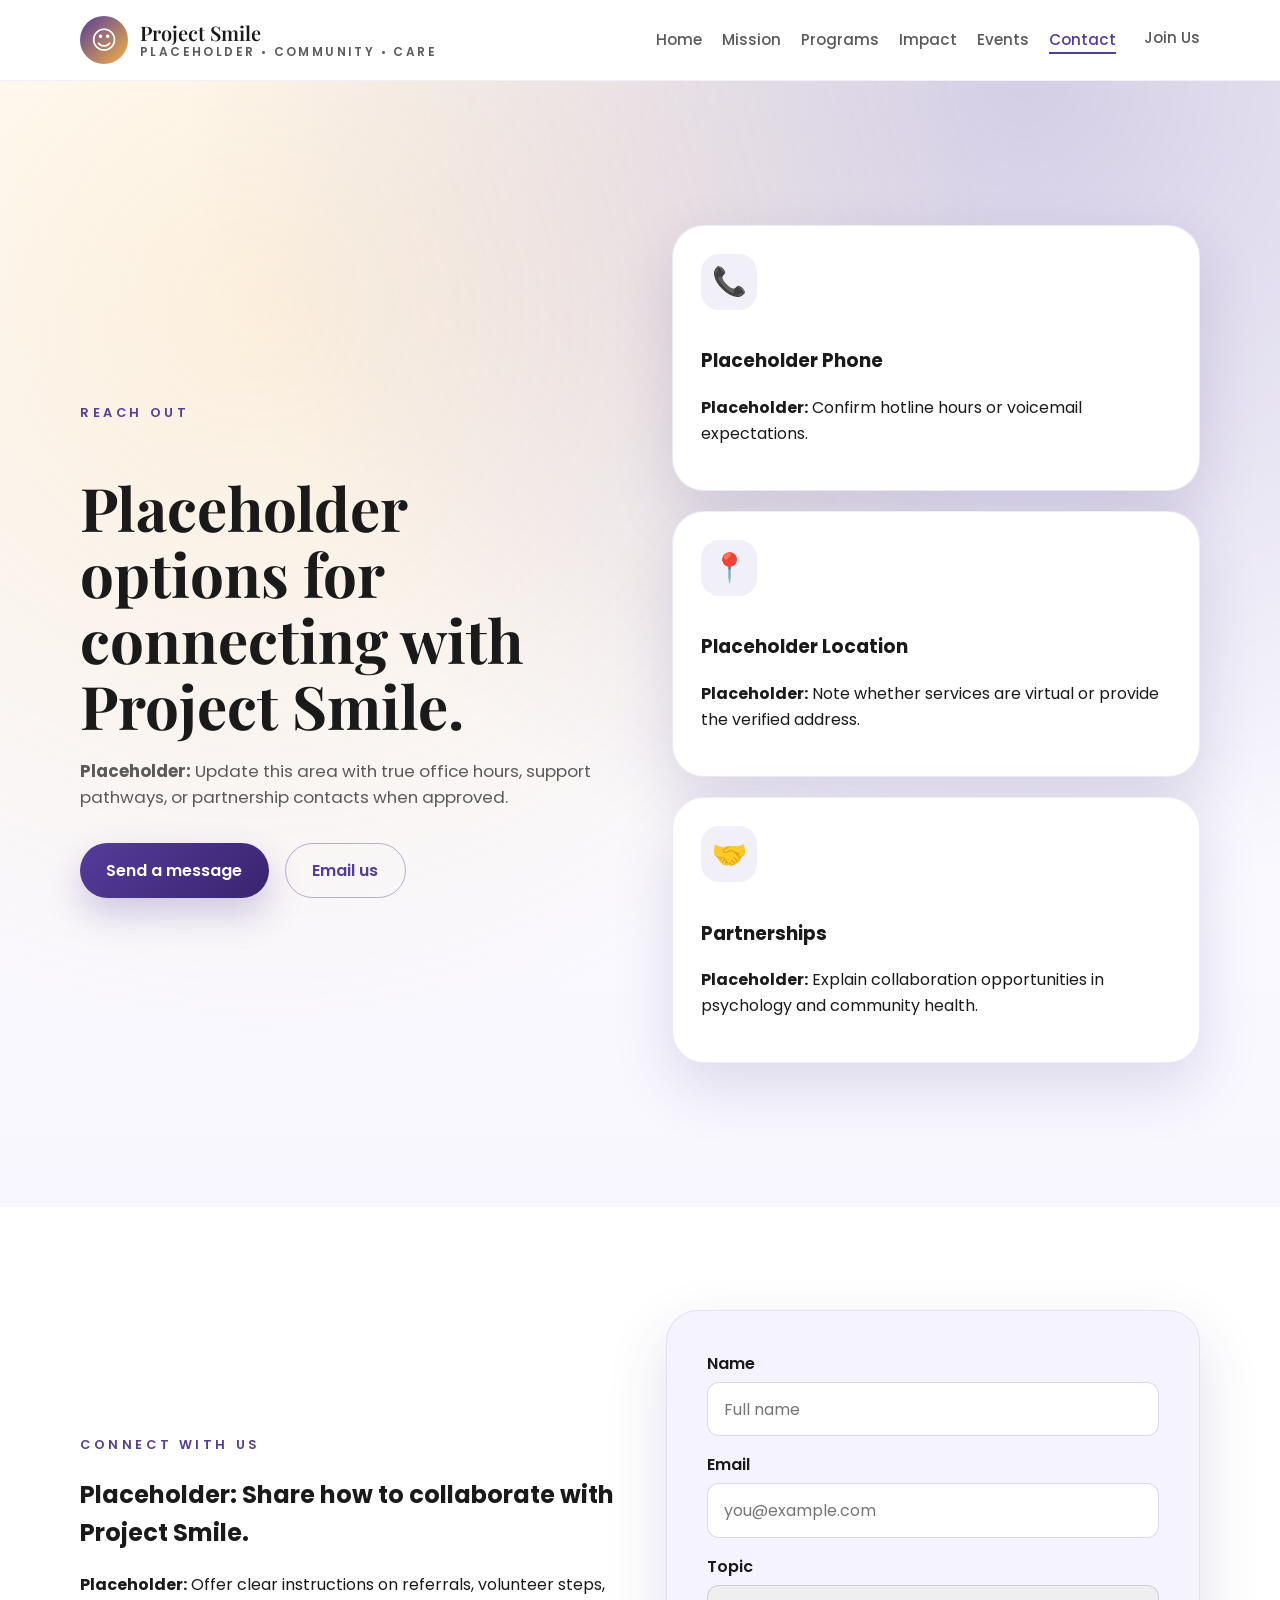
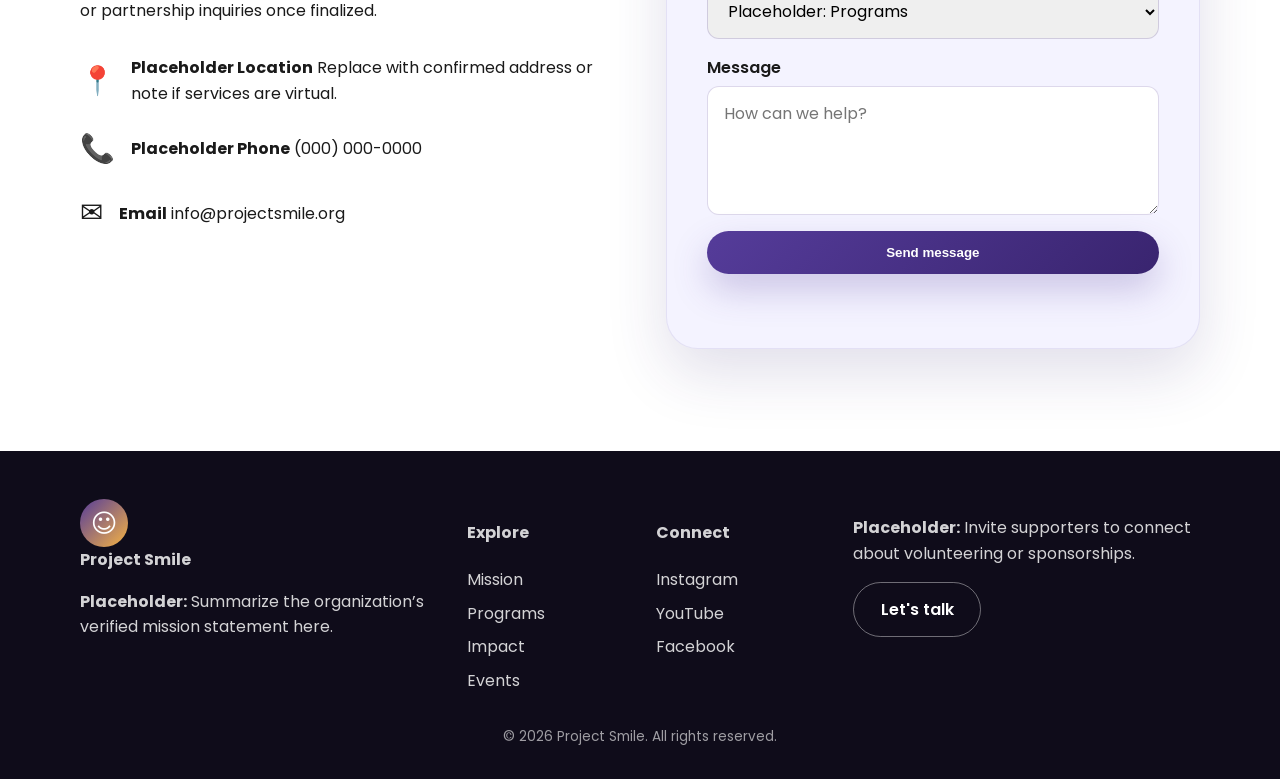
==== contact.html @ f9f1c3b4 "Add multi-page Project Smile layout" ====
<!DOCTYPE html>
<html lang="en">
  <head>
    <meta charset="utf-8" />
    <meta name="viewport" content="width=device-width, initial-scale=1" />
    <title>Project Smile | Contact</title>
    <meta
      name="description"
      content="Reach Project Smile with placeholder details for volunteer, partnership, and mental health support inquiries."
    />
    <link rel="preconnect" href="https://fonts.googleapis.com" />
    <link rel="preconnect" href="https://fonts.gstatic.com" crossorigin />
    <link
      href="https://fonts.googleapis.com/css2?family=Poppins:wght@300;400;500;600;700&family=Playfair+Display:wght@500;600;700&display=swap"
      rel="stylesheet"
    />
    <link rel="stylesheet" href="styles.css" />
  </head>
  <body data-page="contact">
    <a class="skip-link" href="#contact">Skip to main content</a>
    <header class="site-header" id="top">
      <div class="container header-inner">
        <div class="brand" aria-label="Project Smile home">
          <span class="brand-icon" aria-hidden="true">☺</span>
          <div class="brand-text">
            <span class="brand-title">Project Smile</span>
            <span class="brand-tagline">Placeholder • Community • Care</span>
          </div>
        </div>
        <button class="nav-toggle" aria-expanded="false" aria-controls="site-nav">
          <span class="sr-only">Toggle navigation</span>
          <span></span>
          <span></span>
          <span></span>
        </button>
        <nav id="site-nav" class="site-nav" aria-label="Primary">
          <ul>
            <li><a href="index.html" data-page="home">Home</a></li>
            <li><a href="mission.html" data-page="mission">Mission</a></li>
            <li><a href="programs.html" data-page="programs">Programs</a></li>
            <li><a href="impact.html" data-page="impact">Impact</a></li>
            <li><a href="events.html" data-page="events">Events</a></li>
            <li><a href="contact.html" data-page="contact">Contact</a></li>
          </ul>
          <a class="cta" href="contact.html">Join Us</a>
        </nav>
      </div>
    </header>

    <main>
      <section class="hero inner-hero" aria-labelledby="contact-hero-heading">
        <div class="container hero-inner">
          <div class="hero-copy" data-animate="fade-in">
            <p class="eyebrow">Reach out</p>
            <h1 id="contact-hero-heading">Placeholder options for connecting with Project Smile.</h1>
            <p>
              <strong>Placeholder:</strong> Update this area with true office hours, support pathways, or partnership contacts when
              approved.
            </p>
            <div class="hero-actions">
              <a class="btn primary" href="#contact">Send a message</a>
              <a class="btn ghost" href="mailto:info@projectsmile.org">Email us</a>
            </div>
          </div>
          <div class="hero-cards" aria-hidden="true">
            <article class="hero-card">
              <span class="card-icon">📞</span>
              <h3>Placeholder Phone</h3>
              <p><strong>Placeholder:</strong> Confirm hotline hours or voicemail expectations.</p>
            </article>
            <article class="hero-card">
              <span class="card-icon">📍</span>
              <h3>Placeholder Location</h3>
              <p><strong>Placeholder:</strong> Note whether services are virtual or provide the verified address.</p>
            </article>
            <article class="hero-card">
              <span class="card-icon">🤝</span>
              <h3>Partnerships</h3>
              <p><strong>Placeholder:</strong> Explain collaboration opportunities in psychology and community health.</p>
            </article>
          </div>
        </div>
      </section>

      <section id="contact" class="section contact" aria-labelledby="contact-heading">
        <div class="container split" data-animate="fade-in">
          <div>
            <p class="eyebrow">Connect with us</p>
            <h2 id="contact-heading">Placeholder: Share how to collaborate with Project Smile.</h2>
            <p>
              <strong>Placeholder:</strong> Offer clear instructions on referrals, volunteer steps, or partnership inquiries once
              finalized.
            </p>
            <ul class="contact-info">
              <li>
                <span class="contact-icon">📍</span>
                <div>
                  <strong>Placeholder Location</strong>
                  <span>Replace with confirmed address or note if services are virtual.</span>
                </div>
              </li>
              <li>
                <span class="contact-icon">📞</span>
                <div>
                  <strong>Placeholder Phone</strong>
                  <a href="tel:+10000000000">(000) 000-0000</a>
                </div>
              </li>
              <li>
                <span class="contact-icon">✉️</span>
                <div>
                  <strong>Email</strong>
                  <a href="mailto:info@projectsmile.org">info@projectsmile.org</a>
                </div>
              </li>
            </ul>
          </div>
          <form class="contact-form" aria-label="Send us a message">
            <div class="field-group">
              <label for="contact-name">Name</label>
              <input id="contact-name" name="name" type="text" placeholder="Full name" required />
            </div>
            <div class="field-group">
              <label for="contact-email">Email</label>
              <input id="contact-email" name="email" type="email" placeholder="you@example.com" required />
            </div>
            <div class="field-group">
              <label for="contact-topic">Topic</label>
              <select id="contact-topic" name="topic">
                <option value="programs">Placeholder: Programs</option>
                <option value="support">Placeholder: Support services</option>
                <option value="partnerships">Placeholder: Partnerships</option>
                <option value="press">Placeholder: Media inquiry</option>
              </select>
            </div>
            <div class="field-group">
              <label for="contact-message">Message</label>
              <textarea id="contact-message" name="message" rows="4" placeholder="How can we help?" required></textarea>
            </div>
            <button type="submit" class="btn primary full">Send message</button>
            <p class="form-feedback" role="status" aria-live="polite"></p>
          </form>
        </div>
      </section>
    </main>

    <footer class="site-footer">
      <div class="container footer-inner">
        <div class="footer-brand">
          <span class="brand-icon" aria-hidden="true">☺</span>
          <div>
            <strong>Project Smile</strong>
            <p><strong>Placeholder:</strong> Summarize the organization’s verified mission statement here.</p>
          </div>
        </div>
        <div class="footer-links">
          <div>
            <h4>Explore</h4>
            <ul>
              <li><a href="mission.html" data-page="mission">Mission</a></li>
              <li><a href="programs.html" data-page="programs">Programs</a></li>
              <li><a href="impact.html" data-page="impact">Impact</a></li>
              <li><a href="events.html" data-page="events">Events</a></li>
            </ul>
          </div>
          <div>
            <h4>Connect</h4>
            <ul>
              <li><a href="https://instagram.com" target="_blank" rel="noopener">Instagram</a></li>
              <li><a href="https://youtube.com" target="_blank" rel="noopener">YouTube</a></li>
              <li><a href="https://facebook.com" target="_blank" rel="noopener">Facebook</a></li>
            </ul>
          </div>
        </div>
        <div class="footer-cta">
          <p><strong>Placeholder:</strong> Invite supporters to connect about volunteering or sponsorships.</p>
          <a class="btn ghost" href="contact.html">Let's talk</a>
        </div>
      </div>
      <p class="footer-copy">© <span id="year"></span> Project Smile. All rights reserved.</p>
    </footer>

    <script src="script.js"></script>
  </body>
</html>
---- styles.css ----
:root {
  --bg: #ffffff;
  --text: #1a1a1a;
  --muted: #5a5a5a;
  --primary: #553c9a;
  --primary-dark: #39246f;
  --secondary: #f6b343;
  --accent: #ff8a80;
  --surface: #f4f3ff;
  --shadow: 0 24px 60px rgba(56, 41, 112, 0.15);
  --radius-lg: 32px;
  --radius-md: 20px;
  --radius-sm: 12px;
}

* {
  box-sizing: border-box;
}

body {
  margin: 0;
  font-family: 'Poppins', system-ui, -apple-system, BlinkMacSystemFont, 'Segoe UI', sans-serif;
  color: var(--text);
  background: var(--bg);
  line-height: 1.6;
}

img {
  max-width: 100%;
  display: block;
}

a {
  color: inherit;
  text-decoration: none;
}

a:hover,
a:focus {
  text-decoration: underline;
}

.container {
  width: min(1120px, calc(100% - 3rem));
  margin: 0 auto;
}

.section {
  padding: clamp(4rem, 8vw, 6.5rem) 0;
}

.skip-link {
  position: absolute;
  top: -80px;
  left: 1rem;
  background: var(--primary);
  color: #fff;
  padding: 0.75rem 1rem;
  border-radius: var(--radius-sm);
  transition: top 0.3s ease;
  z-index: 100;
}

.skip-link:focus {
  top: 1rem;
}

.site-header {
  position: sticky;
  top: 0;
  z-index: 99;
  background: rgba(255, 255, 255, 0.9);
  backdrop-filter: blur(18px);
  border-bottom: 1px solid rgba(85, 60, 154, 0.08);
}

.header-inner {
  display: flex;
  align-items: center;
  justify-content: space-between;
  padding: 1rem 0;
  gap: 1.5rem;
}

.brand {
  display: flex;
  align-items: center;
  gap: 0.75rem;
  font-weight: 600;
}

.brand-icon {
  display: inline-flex;
  align-items: center;
  justify-content: center;
  width: 48px;
  height: 48px;
  border-radius: 50%;
  background: linear-gradient(135deg, var(--primary), var(--secondary));
  color: #fff;
  font-size: 1.6rem;
}

.brand-text {
  display: flex;
  flex-direction: column;
  line-height: 1.2;
}

.brand-title {
  font-family: 'Playfair Display', Georgia, serif;
  font-size: 1.25rem;
}

.brand-tagline {
  font-size: 0.75rem;
  text-transform: uppercase;
  letter-spacing: 0.2em;
  color: var(--muted);
}

.site-nav {
  display: flex;
  align-items: center;
  gap: 1.75rem;
  font-size: 0.95rem;
}

.site-nav ul {
  display: flex;
  gap: 1.25rem;
  padding: 0;
  margin: 0;
  list-style: none;
}

.site-nav a {
  color: var(--muted);
  font-weight: 500;
  position: relative;
  padding-bottom: 0.25rem;
  transition: color 0.3s ease;
}

.site-nav a::after {
  content: '';
  position: absolute;
  left: 0;
  bottom: 0;
  width: 100%;
  height: 2px;
  transform: scaleX(0);
  transform-origin: left;
  background: var(--primary);
  transition: transform 0.3s ease;
}

.site-nav a:hover::after,
.site-nav a:focus::after,
.site-nav a.active::after,
.site-nav a.current::after {
  transform: scaleX(1);
}

.site-nav a:hover,
.site-nav a:focus,
.site-nav a.active,
.site-nav a.current {
  color: var(--primary);
}

.nav-toggle {
  display: none;
  width: 48px;
  height: 48px;
  border: none;
  background: rgba(85, 60, 154, 0.07);
  border-radius: 50%;
  padding: 0.75rem;
  cursor: pointer;
}

.nav-toggle span {
  display: block;
  width: 100%;
  height: 2px;
  background: var(--primary);
  border-radius: 999px;
  position: relative;
}

.nav-toggle span + span {
  margin-top: 0.35rem;
}

.hero {
  padding: clamp(5rem, 12vw, 9rem) 0;
  background: radial-gradient(circle at 20% 20%, rgba(246, 179, 67, 0.18), transparent 55%),
    radial-gradient(circle at 80% 0%, rgba(85, 60, 154, 0.25), transparent 55%),
    linear-gradient(180deg, #fff 0%, #f8f7ff 100%);
}

.hero-inner {
  display: grid;
  grid-template-columns: repeat(2, minmax(0, 1fr));
  gap: clamp(2rem, 5vw, 4rem);
  align-items: center;
}

.hero-copy h1 {
  font-family: 'Playfair Display', Georgia, serif;
  font-size: clamp(2.5rem, 5vw, 3.75rem);
  line-height: 1.1;
  margin-bottom: 1.25rem;
}

.hero-copy p {
  font-size: 1.05rem;
  color: var(--muted);
}

.hero .eyebrow,
.section .eyebrow {
  font-size: 0.8rem;
  text-transform: uppercase;
  letter-spacing: 0.28em;
  font-weight: 600;
  color: var(--primary);
  margin-bottom: 1rem;
}

.hero-actions {
  display: flex;
  gap: 1rem;
  margin-top: 2rem;
}

.btn {
  display: inline-flex;
  align-items: center;
  justify-content: center;
  padding: 0.85rem 1.65rem;
  border-radius: 999px;
  border: none;
  font-weight: 600;
  cursor: pointer;
  transition: transform 0.25s ease, box-shadow 0.25s ease;
}

.btn.primary {
  background: linear-gradient(135deg, var(--primary), var(--primary-dark));
  color: #fff;
  box-shadow: 0 16px 35px rgba(85, 60, 154, 0.25);
}

.btn.ghost {
  background: transparent;
  color: var(--primary);
  border: 1px solid rgba(85, 60, 154, 0.4);
}

.btn.full {
  width: 100%;
}

.btn:hover,
.btn:focus {
  transform: translateY(-2px);
  box-shadow: 0 20px 40px rgba(85, 60, 154, 0.2);
}

.hero-cards {
  display: grid;
  gap: 1.25rem;
}

.hero-card {
  background: #fff;
  padding: 1.75rem;
  border-radius: var(--radius-lg);
  box-shadow: var(--shadow);
  border: 1px solid rgba(85, 60, 154, 0.1);
  position: relative;
  overflow: hidden;
  transition: transform 0.3s ease;
}

.hero-card::before {
  content: '';
  position: absolute;
  inset: 0;
  background: linear-gradient(135deg, rgba(85, 60, 154, 0.05), rgba(246, 179, 67, 0.08));
  opacity: 0;
  transition: opacity 0.3s ease;
}

.hero-card:hover {
  transform: translateY(-6px);
}

.hero-card:hover::before {
  opacity: 1;
}

.card-icon {
  display: inline-flex;
  align-items: center;
  justify-content: center;
  width: 56px;
  height: 56px;
  border-radius: 18px;
  background: rgba(85, 60, 154, 0.08);
  font-size: 1.75rem;
  margin-bottom: 1.1rem;
}

.split {
  display: grid;
  gap: clamp(2rem, 4vw, 3.5rem);
  grid-template-columns: repeat(2, minmax(0, 1fr));
  align-items: center;
}

.mission {
  background: #fff;
}

.mission p {
  color: var(--muted);
}

.values {
  display: grid;
  grid-template-columns: repeat(3, minmax(0, 1fr));
  gap: 1.25rem;
  margin-top: 2rem;
}

.values article {
  background: var(--surface);
  padding: 1.5rem;
  border-radius: var(--radius-md);
  border: 1px solid rgba(85, 60, 154, 0.1);
}

.mission-panel {
  display: grid;
  gap: 1.25rem;
}

.mission-image {
  width: 100%;
  aspect-ratio: 4 / 5;
  border-radius: var(--radius-lg);
  background: linear-gradient(135deg, rgba(85, 60, 154, 0.55), rgba(255, 138, 128, 0.55)),
    url('https://images.unsplash.com/photo-1520854221050-0f4caff449fb?auto=format&fit=crop&w=900&q=80') center/cover;
  box-shadow: var(--shadow);
}

.mission-highlight {
  background: #fff;
  padding: 1.75rem;
  border-radius: var(--radius-md);
  border-left: 4px solid var(--secondary);
  box-shadow: 0 12px 30px rgba(85, 60, 154, 0.12);
}

.programs {
  background: #f9f8ff;
  text-align: center;
}

.programs h2 {
  max-width: 520px;
  margin: 0 auto 2.5rem;
  font-family: 'Playfair Display', Georgia, serif;
  font-size: clamp(2rem, 4vw, 3rem);
}

.program-grid {
  display: grid;
  grid-template-columns: repeat(3, minmax(0, 1fr));
  gap: 1.5rem;
}

.program-card {
  background: #fff;
  border-radius: var(--radius-md);
  padding: 2rem 1.75rem;
  border: 1px solid rgba(85, 60, 154, 0.1);
  text-align: left;
  display: grid;
  gap: 1rem;
  box-shadow: var(--shadow);
}

.program-card h3 {
  font-size: 1.35rem;
  color: var(--primary);
}

.program-card ul {
  padding-left: 1.1rem;
  margin: 0;
  color: var(--muted);
}

.impact {
  background: #fff;
}

.impact-header {
  text-align: center;
  max-width: 640px;
  margin: 0 auto 3rem;
}

.impact-header h2 {
  font-family: 'Playfair Display', Georgia, serif;
  font-size: clamp(2.1rem, 4vw, 3.2rem);
}

.impact-stats {
  display: grid;
  grid-template-columns: repeat(4, minmax(0, 1fr));
  gap: 1.5rem;
}

.impact-stats article {
  background: var(--surface);
  padding: 2rem 1.5rem;
  border-radius: var(--radius-md);
  text-align: center;
  border: 1px solid rgba(85, 60, 154, 0.1);
  box-shadow: 0 10px 24px rgba(85, 60, 154, 0.12);
}

.stat {
  display: block;
  font-family: 'Playfair Display', Georgia, serif;
  font-size: clamp(2rem, 5vw, 3.4rem);
  color: var(--primary);
  margin-bottom: 0.5rem;
}

.events {
  background: #f9f8ff;
}

.events-header {
  display: flex;
  align-items: center;
  justify-content: space-between;
  gap: 1.5rem;
}

.events-header h2 {
  font-family: 'Playfair Display', Georgia, serif;
  margin: 0;
}

.event-list {
  display: grid;
  gap: 1rem;
  margin-top: 2rem;
}

.event-card {
  display: grid;
  grid-template-columns: auto 1fr;
  gap: 1.5rem;
  align-items: center;
  padding: 1.5rem 2rem;
  background: #fff;
  border-radius: var(--radius-md);
  border: 1px solid rgba(85, 60, 154, 0.1);
  box-shadow: var(--shadow);
}

.event-card time {
  display: inline-flex;
  width: 88px;
  height: 88px;
  align-items: center;
  justify-content: center;
  border-radius: 24px;
  background: rgba(85, 60, 154, 0.12);
  color: var(--primary);
  font-weight: 700;
  font-size: 1.1rem;
  text-transform: uppercase;
  letter-spacing: 0.08em;
}

.testimonials {
  background: linear-gradient(135deg, rgba(85, 60, 154, 0.08), rgba(255, 138, 128, 0.12));
}

.testimonial-grid {
  display: grid;
  grid-template-columns: repeat(3, minmax(0, 1fr));
  gap: 1.5rem;
  margin-top: 2.5rem;
}

.testimonial-grid figure {
  background: #fff;
  padding: 2rem;
  border-radius: var(--radius-md);
  border: 1px solid rgba(85, 60, 154, 0.1);
  box-shadow: var(--shadow);
  display: grid;
  gap: 1.5rem;
}

.testimonial-grid blockquote {
  margin: 0;
  font-size: 1.05rem;
  color: var(--muted);
  font-style: italic;
}

.testimonial-grid figcaption {
  display: grid;
  gap: 0.25rem;
  font-size: 0.9rem;
}

.newsletter {
  background: var(--primary);
  color: #fff;
}

.newsletter-inner {
  display: flex;
  align-items: center;
  justify-content: space-between;
  gap: 2.5rem;
}

.newsletter-form {
  display: flex;
  gap: 1rem;
  align-items: center;
  flex-wrap: wrap;
}

.newsletter-form input {
  flex: 1 1 240px;
  min-height: 3.25rem;
  border-radius: 999px;
  border: none;
  padding: 0 1.25rem;
  font-size: 1rem;
}

.newsletter-form .btn {
  white-space: nowrap;
}

.newsletter .form-feedback {
  flex-basis: 100%;
  font-size: 0.9rem;
  margin: 0;
}

.contact {
  background: #fff;
}

.contact-info {
  list-style: none;
  padding: 0;
  margin: 2rem 0 0;
  display: grid;
  gap: 1.25rem;
}

.contact-info li {
  display: grid;
  grid-template-columns: auto 1fr;
  gap: 1rem;
  align-items: center;
}

.contact-icon {
  font-size: 1.75rem;
}

.contact-form {
  background: var(--surface);
  padding: clamp(1.75rem, 4vw, 2.5rem);
  border-radius: var(--radius-lg);
  display: grid;
  gap: 1rem;
  border: 1px solid rgba(85, 60, 154, 0.1);
  box-shadow: var(--shadow);
}

.contact-form .form-feedback {
  margin: 0;
  font-size: 0.95rem;
  min-height: 1.2em;
}

.field-group {
  display: grid;
  gap: 0.35rem;
}

.field-group label {
  font-weight: 600;
}

.field-group input,
.field-group select,
.field-group textarea {
  padding: 0.85rem 1rem;
  border-radius: var(--radius-sm);
  border: 1px solid rgba(85, 60, 154, 0.2);
  font-size: 1rem;
  font-family: inherit;
}

.field-group input:focus,
.field-group select:focus,
.field-group textarea:focus {
  outline: 2px solid rgba(85, 60, 154, 0.35);
}

.site-footer {
  background: #0f0c1a;
  color: rgba(255, 255, 255, 0.82);
  padding: 3rem 0 2rem;
}

.footer-inner {
  display: grid;
  grid-template-columns: repeat(3, minmax(0, 1fr));
  gap: 2.5rem;
  margin-bottom: 2rem;
}

.footer-links {
  display: grid;
  grid-template-columns: repeat(2, minmax(0, 1fr));
  gap: 2rem;
}

.footer-links ul {
  list-style: none;
  padding: 0;
  margin: 0;
  display: grid;
  gap: 0.5rem;
}

.footer-links a {
  color: rgba(255, 255, 255, 0.82);
  transition: color 0.3s ease;
}

.footer-links a:hover,
.footer-links a:focus {
  color: #fff;
}

.footer-cta .btn {
  border-color: rgba(255, 255, 255, 0.4);
  color: #fff;
}

.footer-copy {
  text-align: center;
  margin: 0;
  font-size: 0.85rem;
  color: rgba(255, 255, 255, 0.6);
}

.sr-only {
  position: absolute;
  width: 1px;
  height: 1px;
  padding: 0;
  margin: -1px;
  overflow: hidden;
  clip: rect(0, 0, 0, 0);
  white-space: nowrap;
  border: 0;
}

[data-animate='fade-in'] {
  opacity: 0;
  transform: translateY(24px);
  transition: opacity 0.6s ease, transform 0.6s ease;
}

[data-animate='fade-in'].visible {
  opacity: 1;
  transform: translateY(0);
}

@media (max-width: 900px) {
  .hero-inner,
  .split {
    grid-template-columns: 1fr;
  }

  .mission-panel {
    order: -1;
  }

  .values {
    grid-template-columns: repeat(2, minmax(0, 1fr));
  }

  .program-grid {
    grid-template-columns: repeat(2, minmax(0, 1fr));
  }

  .impact-stats {
    grid-template-columns: repeat(2, minmax(0, 1fr));
  }

  .testimonial-grid {
    grid-template-columns: repeat(2, minmax(0, 1fr));
  }

  .newsletter-inner {
    flex-direction: column;
    align-items: stretch;
  }

  .events-header {
    flex-direction: column;
    align-items: flex-start;
  }

  .footer-inner {
    grid-template-columns: 1fr 1fr;
  }
}

@media (max-width: 700px) {
  .site-nav {
    position: absolute;
    inset: calc(100% + 1rem) 1.5rem auto;
    flex-direction: column;
    align-items: stretch;
    gap: 1rem;
    padding: 1.5rem;
    background: #fff;
    border-radius: var(--radius-md);
    box-shadow: var(--shadow);
    border: 1px solid rgba(85, 60, 154, 0.08);
    opacity: 0;
    pointer-events: none;
    transform: translateY(-10px);
    transition: opacity 0.3s ease, transform 0.3s ease;
  }

  .site-nav.open {
    opacity: 1;
    pointer-events: auto;
    transform: translateY(0);
  }

  .site-nav ul {
    flex-direction: column;
  }

  .site-nav .cta {
    align-self: flex-start;
  }

  .nav-toggle {
    display: inline-flex;
    align-items: center;
    justify-content: center;
    gap: 0.35rem;
  }

  .nav-toggle[aria-expanded='true'] span:nth-child(1) {
    transform: translateY(6px) rotate(45deg);
  }

  .nav-toggle[aria-expanded='true'] span:nth-child(2) {
    opacity: 0;
  }

  .nav-toggle[aria-expanded='true'] span:nth-child(3) {
    transform: translateY(-6px) rotate(-45deg);
  }

  .hero-actions {
    flex-direction: column;
    align-items: stretch;
  }

  .values,
  .program-grid,
  .impact-stats,
  .testimonial-grid {
    grid-template-columns: 1fr;
  }

  .event-card {
    grid-template-columns: 1fr;
    text-align: center;
  }

  .event-card time {
    justify-self: center;
  }

  .footer-inner {
    grid-template-columns: 1fr;
  }
}
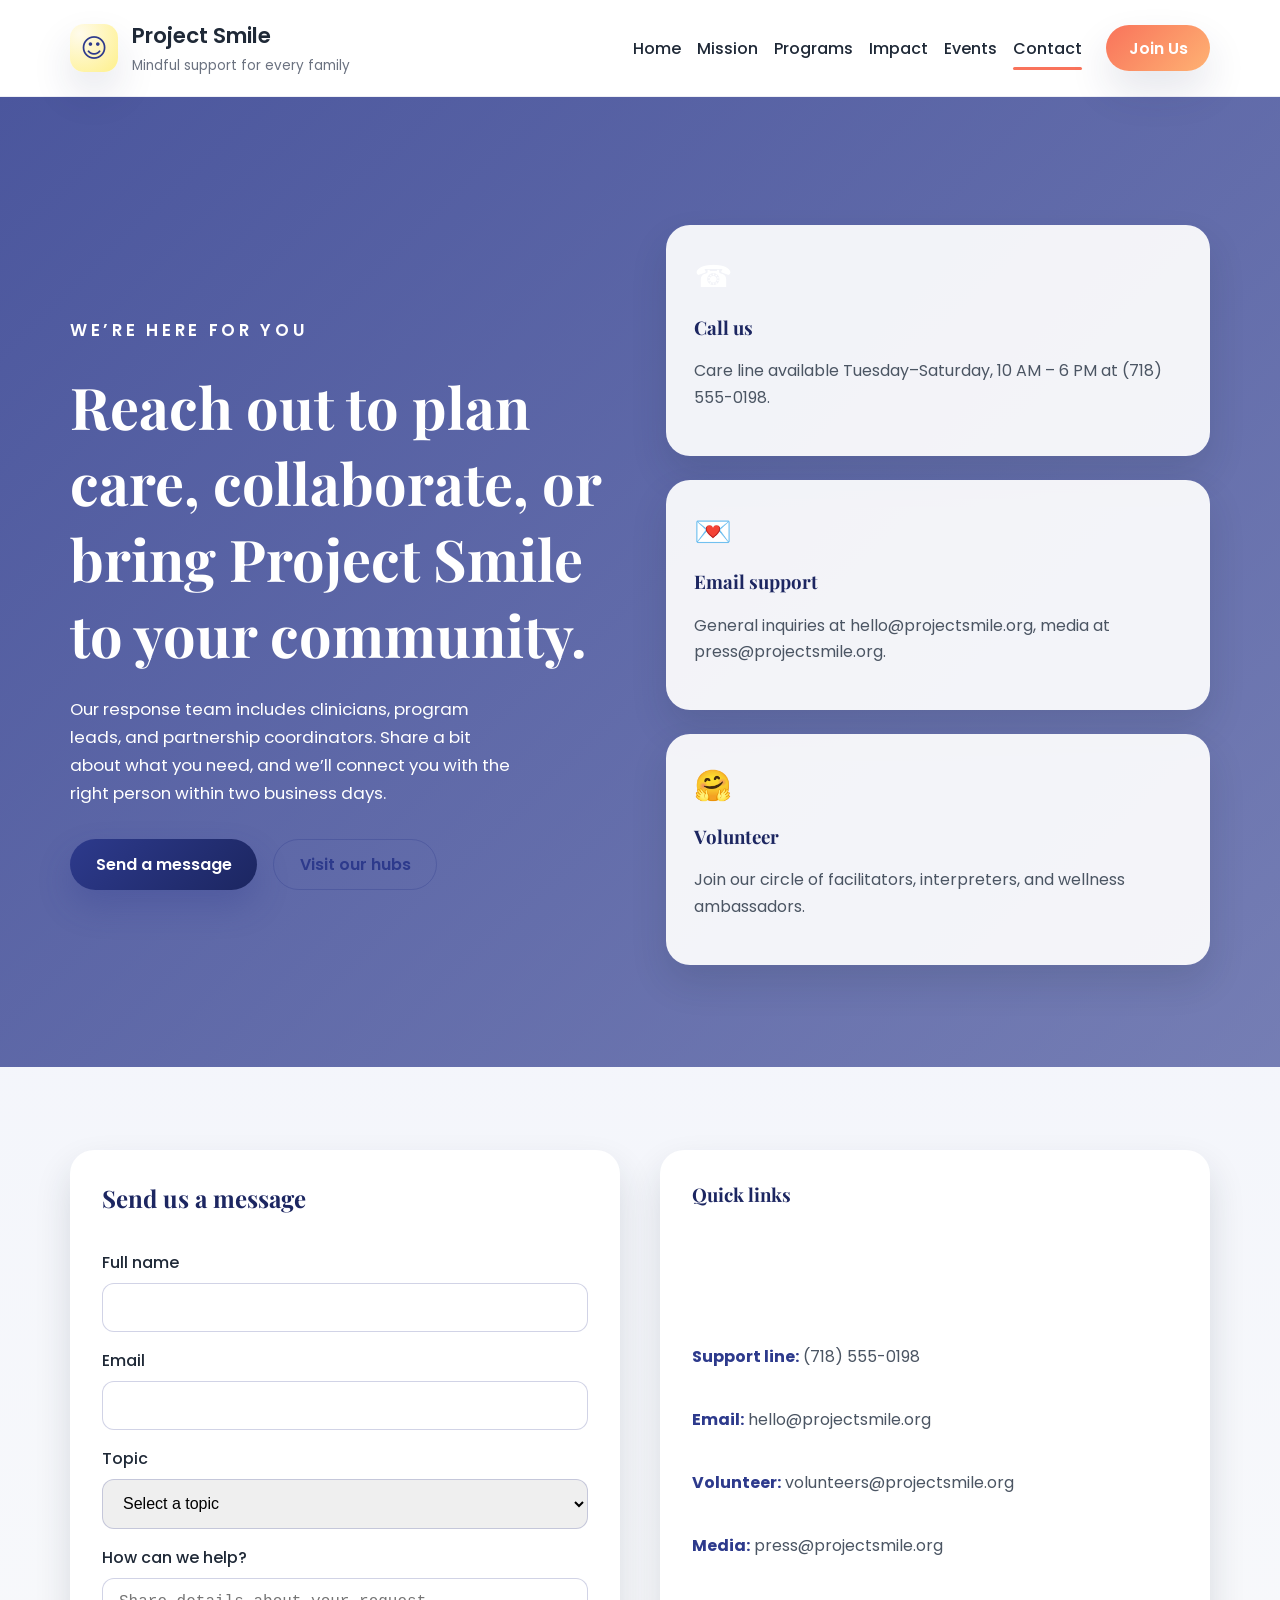
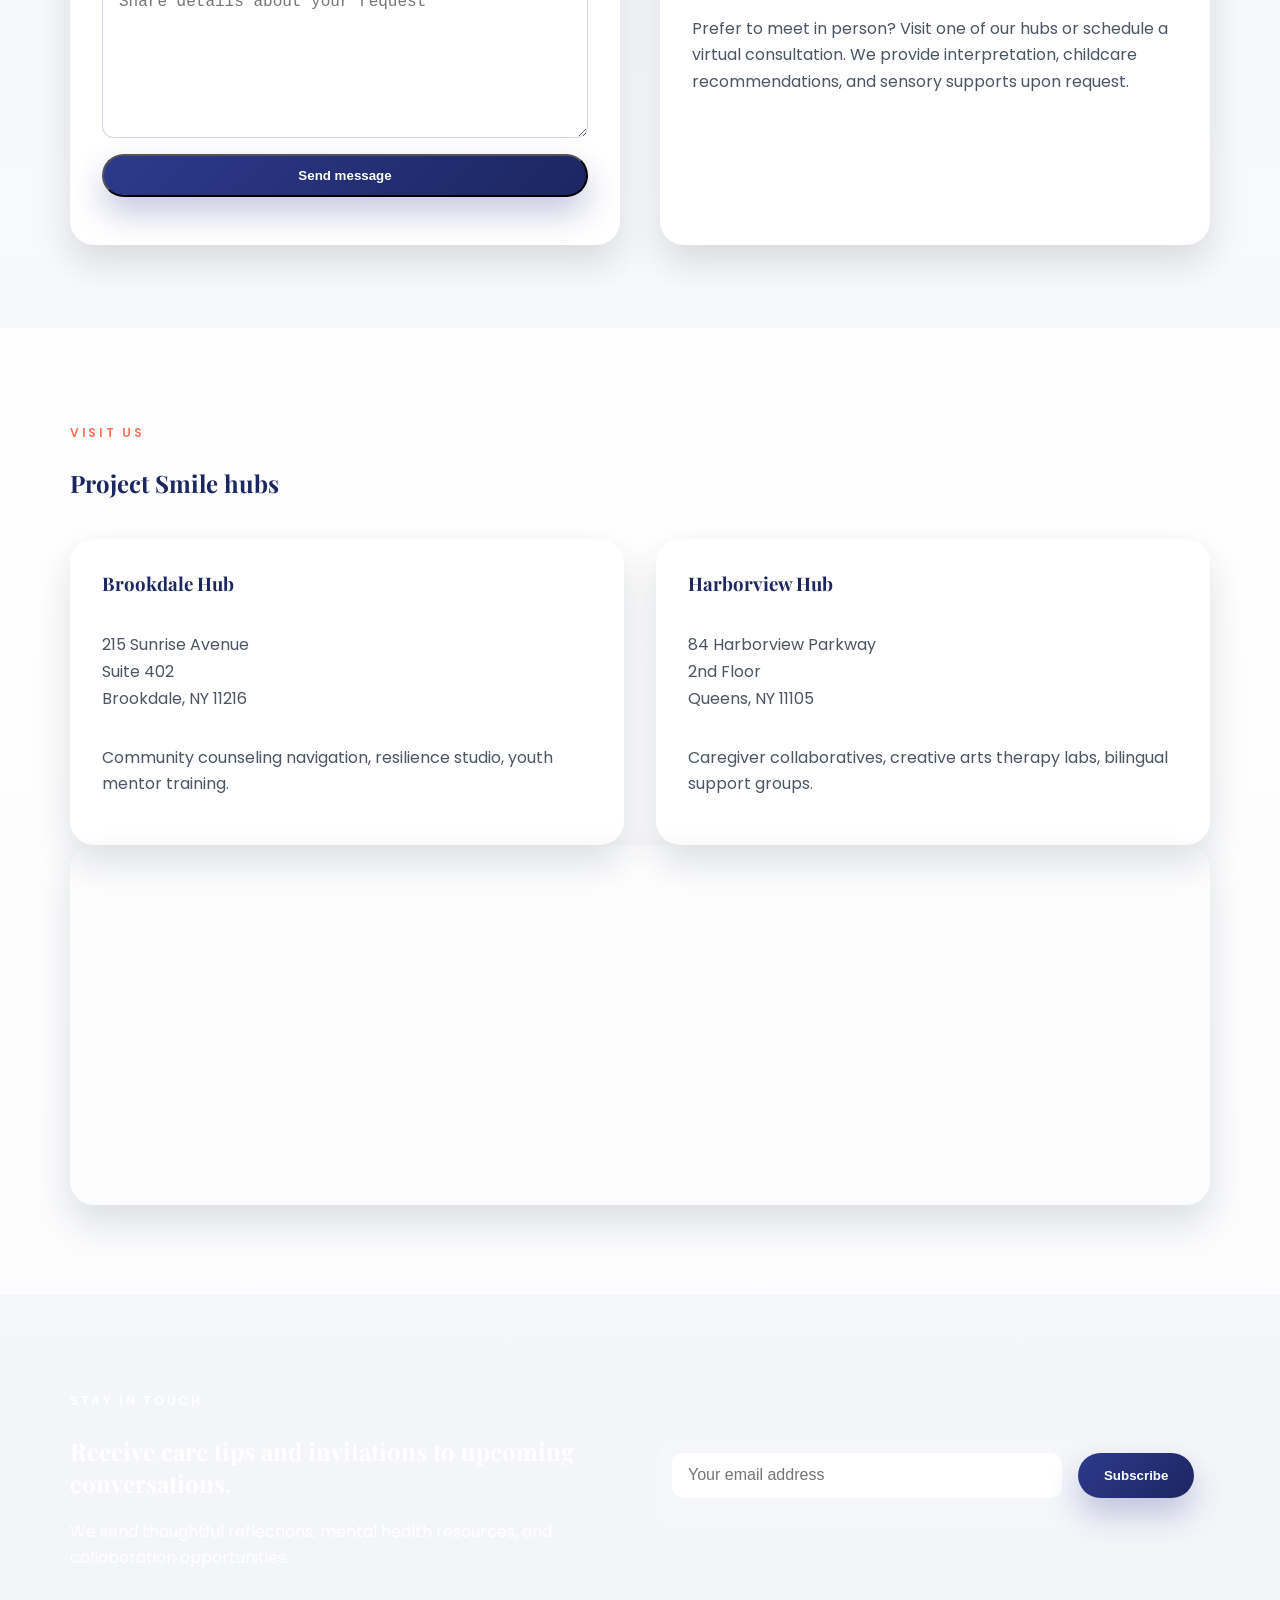
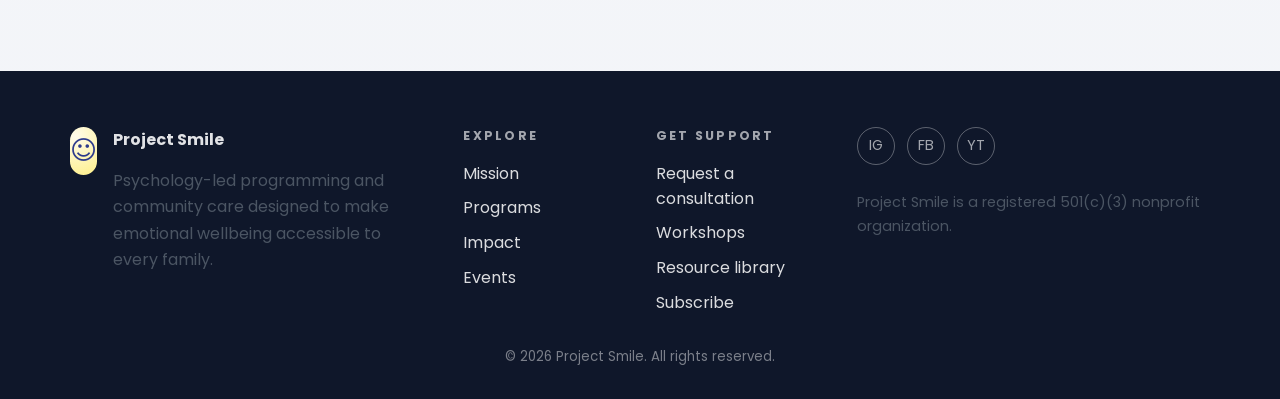
==== commit 1385809c: "Rebuild multi-page Project Smile site with tailored content" ====
--- a/contact.html
+++ b/contact.html
@@ -3,10 +3,10 @@
   <head>
     <meta charset="utf-8" />
     <meta name="viewport" content="width=device-width, initial-scale=1" />
-    <title>Project Smile | Contact</title>
+    <title>Project Smile | Contact & Support</title>
     <meta
       name="description"
-      content="Reach Project Smile with placeholder details for volunteer, partnership, and mental health support inquiries."
+      content="Connect with Project Smile to request mental health support, partnerships, volunteer opportunities, or media inquiries."
     />
     <link rel="preconnect" href="https://fonts.googleapis.com" />
     <link rel="preconnect" href="https://fonts.gstatic.com" crossorigin />
@@ -17,16 +17,16 @@
     <link rel="stylesheet" href="styles.css" />
   </head>
   <body data-page="contact">
-    <a class="skip-link" href="#contact">Skip to main content</a>
+    <a class="skip-link" href="#contact-main">Skip to main content</a>
     <header class="site-header" id="top">
       <div class="container header-inner">
-        <div class="brand" aria-label="Project Smile home">
+        <a class="brand" href="index.html" aria-label="Project Smile home">
           <span class="brand-icon" aria-hidden="true">☺</span>
           <div class="brand-text">
             <span class="brand-title">Project Smile</span>
-            <span class="brand-tagline">Placeholder • Community • Care</span>
-          </div>
-        </div>
+            <span class="brand-tagline">Mindful support for every family</span>
+          </div>
+        </a>
         <button class="nav-toggle" aria-expanded="false" aria-controls="site-nav">
           <span class="sr-only">Toggle navigation</span>
           <span></span>
@@ -47,97 +47,132 @@
       </div>
     </header>
 
-    <main>
+    <main id="contact-main">
       <section class="hero inner-hero" aria-labelledby="contact-hero-heading">
         <div class="container hero-inner">
           <div class="hero-copy" data-animate="fade-in">
-            <p class="eyebrow">Reach out</p>
-            <h1 id="contact-hero-heading">Placeholder options for connecting with Project Smile.</h1>
+            <p class="eyebrow">We’re here for you</p>
+            <h1 id="contact-hero-heading">Reach out to plan care, collaborate, or bring Project Smile to your community.</h1>
             <p>
-              <strong>Placeholder:</strong> Update this area with true office hours, support pathways, or partnership contacts when
-              approved.
+              Our response team includes clinicians, program leads, and partnership coordinators. Share a bit about what you
+              need, and we’ll connect you with the right person within two business days.
             </p>
             <div class="hero-actions">
-              <a class="btn primary" href="#contact">Send a message</a>
-              <a class="btn ghost" href="mailto:info@projectsmile.org">Email us</a>
+              <a class="btn primary" href="#contact-form">Send a message</a>
+              <a class="btn ghost" href="#visit">Visit our hubs</a>
             </div>
           </div>
           <div class="hero-cards" aria-hidden="true">
             <article class="hero-card">
-              <span class="card-icon">📞</span>
-              <h3>Placeholder Phone</h3>
-              <p><strong>Placeholder:</strong> Confirm hotline hours or voicemail expectations.</p>
+              <span class="card-icon">☎️</span>
+              <h3>Call us</h3>
+              <p>Care line available Tuesday–Saturday, 10 AM – 6 PM at (718) 555-0198.</p>
             </article>
             <article class="hero-card">
-              <span class="card-icon">📍</span>
-              <h3>Placeholder Location</h3>
-              <p><strong>Placeholder:</strong> Note whether services are virtual or provide the verified address.</p>
+              <span class="card-icon">💌</span>
+              <h3>Email support</h3>
+              <p>General inquiries at hello@projectsmile.org, media at press@projectsmile.org.</p>
             </article>
             <article class="hero-card">
-              <span class="card-icon">🤝</span>
-              <h3>Partnerships</h3>
-              <p><strong>Placeholder:</strong> Explain collaboration opportunities in psychology and community health.</p>
+              <span class="card-icon">🤗</span>
+              <h3>Volunteer</h3>
+              <p>Join our circle of facilitators, interpreters, and wellness ambassadors.</p>
             </article>
           </div>
         </div>
       </section>
 
-      <section id="contact" class="section contact" aria-labelledby="contact-heading">
-        <div class="container split" data-animate="fade-in">
-          <div>
-            <p class="eyebrow">Connect with us</p>
-            <h2 id="contact-heading">Placeholder: Share how to collaborate with Project Smile.</h2>
+      <section id="contact-form" class="section" aria-labelledby="contact-form-heading">
+        <div class="container contact-grid" data-animate="fade-in">
+          <form class="contact-card contact-form" aria-label="Contact form">
+            <h2 id="contact-form-heading">Send us a message</h2>
+            <label>
+              Full name
+              <input type="text" name="name" required />
+            </label>
+            <label>
+              Email
+              <input type="email" name="email" required />
+            </label>
+            <label>
+              Topic
+              <select name="topic" required>
+                <option value="">Select a topic</option>
+                <option>Request support</option>
+                <option>Partner with Project Smile</option>
+                <option>Volunteer</option>
+                <option>Media inquiry</option>
+              </select>
+            </label>
+            <label>
+              How can we help?
+              <textarea name="message" placeholder="Share details about your request"></textarea>
+            </label>
+            <button type="submit" class="btn primary">Send message</button>
+            <p class="form-feedback" role="status" aria-live="polite"></p>
+          </form>
+          <div class="contact-card">
+            <h3>Quick links</h3>
+            <ul>
+              <li><strong>Support line:</strong> (718) 555-0198</li>
+              <li><strong>Email:</strong> hello@projectsmile.org</li>
+              <li><strong>Volunteer:</strong> volunteers@projectsmile.org</li>
+              <li><strong>Media:</strong> press@projectsmile.org</li>
+            </ul>
             <p>
-              <strong>Placeholder:</strong> Offer clear instructions on referrals, volunteer steps, or partnership inquiries once
-              finalized.
+              Prefer to meet in person? Visit one of our hubs or schedule a virtual consultation. We provide interpretation,
+              childcare recommendations, and sensory supports upon request.
             </p>
-            <ul class="contact-info">
-              <li>
-                <span class="contact-icon">📍</span>
-                <div>
-                  <strong>Placeholder Location</strong>
-                  <span>Replace with confirmed address or note if services are virtual.</span>
-                </div>
-              </li>
-              <li>
-                <span class="contact-icon">📞</span>
-                <div>
-                  <strong>Placeholder Phone</strong>
-                  <a href="tel:+10000000000">(000) 000-0000</a>
-                </div>
-              </li>
-              <li>
-                <span class="contact-icon">✉️</span>
-                <div>
-                  <strong>Email</strong>
-                  <a href="mailto:info@projectsmile.org">info@projectsmile.org</a>
-                </div>
-              </li>
-            </ul>
-          </div>
-          <form class="contact-form" aria-label="Send us a message">
-            <div class="field-group">
-              <label for="contact-name">Name</label>
-              <input id="contact-name" name="name" type="text" placeholder="Full name" required />
+          </div>
+        </div>
+      </section>
+
+      <section id="visit" class="section" aria-labelledby="visit-heading">
+        <div class="container" data-animate="fade-in">
+          <p class="eyebrow">Visit us</p>
+          <h2 id="visit-heading">Project Smile hubs</h2>
+          <div class="contact-highlight">
+            <div class="contact-card">
+              <h3>Brookdale Hub</h3>
+              <address>
+                215 Sunrise Avenue<br />
+                Suite 402<br />
+                Brookdale, NY 11216
+              </address>
+              <p>Community counseling navigation, resilience studio, youth mentor training.</p>
             </div>
-            <div class="field-group">
-              <label for="contact-email">Email</label>
-              <input id="contact-email" name="email" type="email" placeholder="you@example.com" required />
+            <div class="contact-card">
+              <h3>Harborview Hub</h3>
+              <address>
+                84 Harborview Parkway<br />
+                2nd Floor<br />
+                Queens, NY 11105
+              </address>
+              <p>Caregiver collaboratives, creative arts therapy labs, bilingual support groups.</p>
             </div>
-            <div class="field-group">
-              <label for="contact-topic">Topic</label>
-              <select id="contact-topic" name="topic">
-                <option value="programs">Placeholder: Programs</option>
-                <option value="support">Placeholder: Support services</option>
-                <option value="partnerships">Placeholder: Partnerships</option>
-                <option value="press">Placeholder: Media inquiry</option>
-              </select>
-            </div>
-            <div class="field-group">
-              <label for="contact-message">Message</label>
-              <textarea id="contact-message" name="message" rows="4" placeholder="How can we help?" required></textarea>
-            </div>
-            <button type="submit" class="btn primary full">Send message</button>
+          </div>
+          <iframe
+            class="map-embed"
+            title="Map showing Project Smile hubs"
+            src="https://www.google.com/maps/embed?pb=!1m18!1m12!1m3!1d24156.962433055693!2d-73.955!3d40.678!2m3!1f0!2f0!3f0!3m2!1i1024!2i768!4f13.1!3m3!1m2!1s0x0%3A0x0!2zNDDCsDQwJzQwLjgiTiA3M8KwNTcnMTguMCJX!5e0!3m2!1sen!2sus!4v1700000000000"
+            allowfullscreen=""
+            loading="lazy"
+            referrerpolicy="no-referrer-when-downgrade"
+          ></iframe>
+        </div>
+      </section>
+
+      <section class="section newsletter" aria-labelledby="contact-newsletter-heading">
+        <div class="container newsletter-inner" data-animate="fade-in">
+          <div>
+            <p class="eyebrow">Stay in touch</p>
+            <h2 id="contact-newsletter-heading">Receive care tips and invitations to upcoming conversations.</h2>
+            <p>We send thoughtful reflections, mental health resources, and collaboration opportunities.</p>
+          </div>
+          <form class="newsletter-form" aria-label="Contact newsletter signup">
+            <label class="sr-only" for="contact-newsletter-email">Email address</label>
+            <input id="contact-newsletter-email" name="email" type="email" placeholder="Your email address" required />
+            <button type="submit" class="btn primary">Subscribe</button>
             <p class="form-feedback" role="status" aria-live="polite"></p>
           </form>
         </div>
@@ -150,7 +185,7 @@
           <span class="brand-icon" aria-hidden="true">☺</span>
           <div>
             <strong>Project Smile</strong>
-            <p><strong>Placeholder:</strong> Summarize the organization’s verified mission statement here.</p>
+            <p>Psychology-led programming and community care designed to make emotional wellbeing accessible to every family.</p>
           </div>
         </div>
         <div class="footer-links">
@@ -164,22 +199,27 @@
             </ul>
           </div>
           <div>
-            <h4>Connect</h4>
+            <h4>Get support</h4>
             <ul>
-              <li><a href="https://instagram.com" target="_blank" rel="noopener">Instagram</a></li>
-              <li><a href="https://youtube.com" target="_blank" rel="noopener">YouTube</a></li>
-              <li><a href="https://facebook.com" target="_blank" rel="noopener">Facebook</a></li>
+              <li><a href="contact.html">Request a consultation</a></li>
+              <li><a href="events.html#schedule">Workshops</a></li>
+              <li><a href="programs.html#resources">Resource library</a></li>
+              <li><a href="index.html#newsletter-heading">Subscribe</a></li>
             </ul>
           </div>
         </div>
-        <div class="footer-cta">
-          <p><strong>Placeholder:</strong> Invite supporters to connect about volunteering or sponsorships.</p>
-          <a class="btn ghost" href="contact.html">Let's talk</a>
+        <div class="footer-meta">
+          <div class="socials" aria-label="Social media">
+            <a href="#" aria-label="Instagram">IG</a>
+            <a href="#" aria-label="Facebook">FB</a>
+            <a href="#" aria-label="YouTube">YT</a>
+          </div>
+          <p>Project Smile is a registered 501(c)(3) nonprofit organization.</p>
         </div>
       </div>
-      <p class="footer-copy">© <span id="year"></span> Project Smile. All rights reserved.</p>
+      <small>&copy; <span id="year"></span> Project Smile. All rights reserved.</small>
     </footer>
 
-    <script src="script.js"></script>
+    <script src="script.js" defer></script>
   </body>
 </html>
--- a/styles.css
+++ b/styles.css
@@ -1,680 +1,35 @@
 :root {
-  --bg: #ffffff;
-  --text: #1a1a1a;
-  --muted: #5a5a5a;
-  --primary: #553c9a;
-  --primary-dark: #39246f;
-  --secondary: #f6b343;
-  --accent: #ff8a80;
-  --surface: #f4f3ff;
-  --shadow: 0 24px 60px rgba(56, 41, 112, 0.15);
-  --radius-lg: 32px;
-  --radius-md: 20px;
+  --primary: #2d3a8c;
+  --primary-dark: #1c2661;
+  --accent: #f9735b;
+  --accent-dark: #ea5a42;
+  --muted: #eef2ff;
+  --surface: #ffffff;
+  --ink: #1f2937;
+  --ink-soft: #4b5563;
+  --ink-muted: #6b7280;
+  --radius-lg: 24px;
+  --radius-md: 16px;
   --radius-sm: 12px;
+  --shadow-soft: 0 20px 40px rgba(32, 41, 90, 0.12);
+  --shadow-card: 0 18px 36px rgba(31, 41, 55, 0.14);
+  --max-width: 1140px;
+  --transition: 180ms ease;
 }
 
 * {
   box-sizing: border-box;
 }
 
+html {
+  scroll-behavior: smooth;
+}
+
 body {
   margin: 0;
-  font-family: 'Poppins', system-ui, -apple-system, BlinkMacSystemFont, 'Segoe UI', sans-serif;
-  color: var(--text);
-  background: var(--bg);
-  line-height: 1.6;
-}
-
-img {
-  max-width: 100%;
-  display: block;
-}
-
-a {
-  color: inherit;
-  text-decoration: none;
-}
-
-a:hover,
-a:focus {
-  text-decoration: underline;
-}
-
-.container {
-  width: min(1120px, calc(100% - 3rem));
-  margin: 0 auto;
-}
-
-.section {
-  padding: clamp(4rem, 8vw, 6.5rem) 0;
-}
-
-.skip-link {
-  position: absolute;
-  top: -80px;
-  left: 1rem;
-  background: var(--primary);
-  color: #fff;
-  padding: 0.75rem 1rem;
-  border-radius: var(--radius-sm);
-  transition: top 0.3s ease;
-  z-index: 100;
-}
-
-.skip-link:focus {
-  top: 1rem;
-}
-
-.site-header {
-  position: sticky;
-  top: 0;
-  z-index: 99;
-  background: rgba(255, 255, 255, 0.9);
-  backdrop-filter: blur(18px);
-  border-bottom: 1px solid rgba(85, 60, 154, 0.08);
-}
-
-.header-inner {
-  display: flex;
-  align-items: center;
-  justify-content: space-between;
-  padding: 1rem 0;
-  gap: 1.5rem;
-}
-
-.brand {
-  display: flex;
-  align-items: center;
-  gap: 0.75rem;
-  font-weight: 600;
-}
-
-.brand-icon {
-  display: inline-flex;
-  align-items: center;
-  justify-content: center;
-  width: 48px;
-  height: 48px;
-  border-radius: 50%;
-  background: linear-gradient(135deg, var(--primary), var(--secondary));
-  color: #fff;
-  font-size: 1.6rem;
-}
-
-.brand-text {
-  display: flex;
-  flex-direction: column;
-  line-height: 1.2;
-}
-
-.brand-title {
-  font-family: 'Playfair Display', Georgia, serif;
-  font-size: 1.25rem;
-}
-
-.brand-tagline {
-  font-size: 0.75rem;
-  text-transform: uppercase;
-  letter-spacing: 0.2em;
-  color: var(--muted);
-}
-
-.site-nav {
-  display: flex;
-  align-items: center;
-  gap: 1.75rem;
-  font-size: 0.95rem;
-}
-
-.site-nav ul {
-  display: flex;
-  gap: 1.25rem;
-  padding: 0;
-  margin: 0;
-  list-style: none;
-}
-
-.site-nav a {
-  color: var(--muted);
-  font-weight: 500;
-  position: relative;
-  padding-bottom: 0.25rem;
-  transition: color 0.3s ease;
-}
-
-.site-nav a::after {
-  content: '';
-  position: absolute;
-  left: 0;
-  bottom: 0;
-  width: 100%;
-  height: 2px;
-  transform: scaleX(0);
-  transform-origin: left;
-  background: var(--primary);
-  transition: transform 0.3s ease;
-}
-
-.site-nav a:hover::after,
-.site-nav a:focus::after,
-.site-nav a.active::after,
-.site-nav a.current::after {
-  transform: scaleX(1);
-}
-
-.site-nav a:hover,
-.site-nav a:focus,
-.site-nav a.active,
-.site-nav a.current {
-  color: var(--primary);
-}
-
-.nav-toggle {
-  display: none;
-  width: 48px;
-  height: 48px;
-  border: none;
-  background: rgba(85, 60, 154, 0.07);
-  border-radius: 50%;
-  padding: 0.75rem;
-  cursor: pointer;
-}
-
-.nav-toggle span {
-  display: block;
-  width: 100%;
-  height: 2px;
-  background: var(--primary);
-  border-radius: 999px;
-  position: relative;
-}
-
-.nav-toggle span + span {
-  margin-top: 0.35rem;
-}
-
-.hero {
-  padding: clamp(5rem, 12vw, 9rem) 0;
-  background: radial-gradient(circle at 20% 20%, rgba(246, 179, 67, 0.18), transparent 55%),
-    radial-gradient(circle at 80% 0%, rgba(85, 60, 154, 0.25), transparent 55%),
-    linear-gradient(180deg, #fff 0%, #f8f7ff 100%);
-}
-
-.hero-inner {
-  display: grid;
-  grid-template-columns: repeat(2, minmax(0, 1fr));
-  gap: clamp(2rem, 5vw, 4rem);
-  align-items: center;
-}
-
-.hero-copy h1 {
-  font-family: 'Playfair Display', Georgia, serif;
-  font-size: clamp(2.5rem, 5vw, 3.75rem);
-  line-height: 1.1;
-  margin-bottom: 1.25rem;
-}
-
-.hero-copy p {
-  font-size: 1.05rem;
-  color: var(--muted);
-}
-
-.hero .eyebrow,
-.section .eyebrow {
-  font-size: 0.8rem;
-  text-transform: uppercase;
-  letter-spacing: 0.28em;
-  font-weight: 600;
-  color: var(--primary);
-  margin-bottom: 1rem;
-}
-
-.hero-actions {
-  display: flex;
-  gap: 1rem;
-  margin-top: 2rem;
-}
-
-.btn {
-  display: inline-flex;
-  align-items: center;
-  justify-content: center;
-  padding: 0.85rem 1.65rem;
-  border-radius: 999px;
-  border: none;
-  font-weight: 600;
-  cursor: pointer;
-  transition: transform 0.25s ease, box-shadow 0.25s ease;
-}
-
-.btn.primary {
-  background: linear-gradient(135deg, var(--primary), var(--primary-dark));
-  color: #fff;
-  box-shadow: 0 16px 35px rgba(85, 60, 154, 0.25);
-}
-
-.btn.ghost {
-  background: transparent;
-  color: var(--primary);
-  border: 1px solid rgba(85, 60, 154, 0.4);
-}
-
-.btn.full {
-  width: 100%;
-}
-
-.btn:hover,
-.btn:focus {
-  transform: translateY(-2px);
-  box-shadow: 0 20px 40px rgba(85, 60, 154, 0.2);
-}
-
-.hero-cards {
-  display: grid;
-  gap: 1.25rem;
-}
-
-.hero-card {
-  background: #fff;
-  padding: 1.75rem;
-  border-radius: var(--radius-lg);
-  box-shadow: var(--shadow);
-  border: 1px solid rgba(85, 60, 154, 0.1);
-  position: relative;
-  overflow: hidden;
-  transition: transform 0.3s ease;
-}
-
-.hero-card::before {
-  content: '';
-  position: absolute;
-  inset: 0;
-  background: linear-gradient(135deg, rgba(85, 60, 154, 0.05), rgba(246, 179, 67, 0.08));
-  opacity: 0;
-  transition: opacity 0.3s ease;
-}
-
-.hero-card:hover {
-  transform: translateY(-6px);
-}
-
-.hero-card:hover::before {
-  opacity: 1;
-}
-
-.card-icon {
-  display: inline-flex;
-  align-items: center;
-  justify-content: center;
-  width: 56px;
-  height: 56px;
-  border-radius: 18px;
-  background: rgba(85, 60, 154, 0.08);
-  font-size: 1.75rem;
-  margin-bottom: 1.1rem;
-}
-
-.split {
-  display: grid;
-  gap: clamp(2rem, 4vw, 3.5rem);
-  grid-template-columns: repeat(2, minmax(0, 1fr));
-  align-items: center;
-}
-
-.mission {
-  background: #fff;
-}
-
-.mission p {
-  color: var(--muted);
-}
-
-.values {
-  display: grid;
-  grid-template-columns: repeat(3, minmax(0, 1fr));
-  gap: 1.25rem;
-  margin-top: 2rem;
-}
-
-.values article {
-  background: var(--surface);
-  padding: 1.5rem;
-  border-radius: var(--radius-md);
-  border: 1px solid rgba(85, 60, 154, 0.1);
-}
-
-.mission-panel {
-  display: grid;
-  gap: 1.25rem;
-}
-
-.mission-image {
-  width: 100%;
-  aspect-ratio: 4 / 5;
-  border-radius: var(--radius-lg);
-  background: linear-gradient(135deg, rgba(85, 60, 154, 0.55), rgba(255, 138, 128, 0.55)),
-    url('https://images.unsplash.com/photo-1520854221050-0f4caff449fb?auto=format&fit=crop&w=900&q=80') center/cover;
-  box-shadow: var(--shadow);
-}
-
-.mission-highlight {
-  background: #fff;
-  padding: 1.75rem;
-  border-radius: var(--radius-md);
-  border-left: 4px solid var(--secondary);
-  box-shadow: 0 12px 30px rgba(85, 60, 154, 0.12);
-}
-
-.programs {
-  background: #f9f8ff;
-  text-align: center;
-}
-
-.programs h2 {
-  max-width: 520px;
-  margin: 0 auto 2.5rem;
-  font-family: 'Playfair Display', Georgia, serif;
-  font-size: clamp(2rem, 4vw, 3rem);
-}
-
-.program-grid {
-  display: grid;
-  grid-template-columns: repeat(3, minmax(0, 1fr));
-  gap: 1.5rem;
-}
-
-.program-card {
-  background: #fff;
-  border-radius: var(--radius-md);
-  padding: 2rem 1.75rem;
-  border: 1px solid rgba(85, 60, 154, 0.1);
-  text-align: left;
-  display: grid;
-  gap: 1rem;
-  box-shadow: var(--shadow);
-}
-
-.program-card h3 {
-  font-size: 1.35rem;
-  color: var(--primary);
-}
-
-.program-card ul {
-  padding-left: 1.1rem;
-  margin: 0;
-  color: var(--muted);
-}
-
-.impact {
-  background: #fff;
-}
-
-.impact-header {
-  text-align: center;
-  max-width: 640px;
-  margin: 0 auto 3rem;
-}
-
-.impact-header h2 {
-  font-family: 'Playfair Display', Georgia, serif;
-  font-size: clamp(2.1rem, 4vw, 3.2rem);
-}
-
-.impact-stats {
-  display: grid;
-  grid-template-columns: repeat(4, minmax(0, 1fr));
-  gap: 1.5rem;
-}
-
-.impact-stats article {
-  background: var(--surface);
-  padding: 2rem 1.5rem;
-  border-radius: var(--radius-md);
-  text-align: center;
-  border: 1px solid rgba(85, 60, 154, 0.1);
-  box-shadow: 0 10px 24px rgba(85, 60, 154, 0.12);
-}
-
-.stat {
-  display: block;
-  font-family: 'Playfair Display', Georgia, serif;
-  font-size: clamp(2rem, 5vw, 3.4rem);
-  color: var(--primary);
-  margin-bottom: 0.5rem;
-}
-
-.events {
-  background: #f9f8ff;
-}
-
-.events-header {
-  display: flex;
-  align-items: center;
-  justify-content: space-between;
-  gap: 1.5rem;
-}
-
-.events-header h2 {
-  font-family: 'Playfair Display', Georgia, serif;
-  margin: 0;
-}
-
-.event-list {
-  display: grid;
-  gap: 1rem;
-  margin-top: 2rem;
-}
-
-.event-card {
-  display: grid;
-  grid-template-columns: auto 1fr;
-  gap: 1.5rem;
-  align-items: center;
-  padding: 1.5rem 2rem;
-  background: #fff;
-  border-radius: var(--radius-md);
-  border: 1px solid rgba(85, 60, 154, 0.1);
-  box-shadow: var(--shadow);
-}
-
-.event-card time {
-  display: inline-flex;
-  width: 88px;
-  height: 88px;
-  align-items: center;
-  justify-content: center;
-  border-radius: 24px;
-  background: rgba(85, 60, 154, 0.12);
-  color: var(--primary);
-  font-weight: 700;
-  font-size: 1.1rem;
-  text-transform: uppercase;
-  letter-spacing: 0.08em;
-}
-
-.testimonials {
-  background: linear-gradient(135deg, rgba(85, 60, 154, 0.08), rgba(255, 138, 128, 0.12));
-}
-
-.testimonial-grid {
-  display: grid;
-  grid-template-columns: repeat(3, minmax(0, 1fr));
-  gap: 1.5rem;
-  margin-top: 2.5rem;
-}
-
-.testimonial-grid figure {
-  background: #fff;
-  padding: 2rem;
-  border-radius: var(--radius-md);
-  border: 1px solid rgba(85, 60, 154, 0.1);
-  box-shadow: var(--shadow);
-  display: grid;
-  gap: 1.5rem;
-}
-
-.testimonial-grid blockquote {
-  margin: 0;
-  font-size: 1.05rem;
-  color: var(--muted);
-  font-style: italic;
-}
-
-.testimonial-grid figcaption {
-  display: grid;
-  gap: 0.25rem;
-  font-size: 0.9rem;
-}
-
-.newsletter {
-  background: var(--primary);
-  color: #fff;
-}
-
-.newsletter-inner {
-  display: flex;
-  align-items: center;
-  justify-content: space-between;
-  gap: 2.5rem;
-}
-
-.newsletter-form {
-  display: flex;
-  gap: 1rem;
-  align-items: center;
-  flex-wrap: wrap;
-}
-
-.newsletter-form input {
-  flex: 1 1 240px;
-  min-height: 3.25rem;
-  border-radius: 999px;
-  border: none;
-  padding: 0 1.25rem;
-  font-size: 1rem;
-}
-
-.newsletter-form .btn {
-  white-space: nowrap;
-}
-
-.newsletter .form-feedback {
-  flex-basis: 100%;
-  font-size: 0.9rem;
-  margin: 0;
-}
-
-.contact {
-  background: #fff;
-}
-
-.contact-info {
-  list-style: none;
-  padding: 0;
-  margin: 2rem 0 0;
-  display: grid;
-  gap: 1.25rem;
-}
-
-.contact-info li {
-  display: grid;
-  grid-template-columns: auto 1fr;
-  gap: 1rem;
-  align-items: center;
-}
-
-.contact-icon {
-  font-size: 1.75rem;
-}
-
-.contact-form {
-  background: var(--surface);
-  padding: clamp(1.75rem, 4vw, 2.5rem);
-  border-radius: var(--radius-lg);
-  display: grid;
-  gap: 1rem;
-  border: 1px solid rgba(85, 60, 154, 0.1);
-  box-shadow: var(--shadow);
-}
-
-.contact-form .form-feedback {
-  margin: 0;
-  font-size: 0.95rem;
-  min-height: 1.2em;
-}
-
-.field-group {
-  display: grid;
-  gap: 0.35rem;
-}
-
-.field-group label {
-  font-weight: 600;
-}
-
-.field-group input,
-.field-group select,
-.field-group textarea {
-  padding: 0.85rem 1rem;
-  border-radius: var(--radius-sm);
-  border: 1px solid rgba(85, 60, 154, 0.2);
-  font-size: 1rem;
-  font-family: inherit;
-}
-
-.field-group input:focus,
-.field-group select:focus,
-.field-group textarea:focus {
-  outline: 2px solid rgba(85, 60, 154, 0.35);
-}
-
-.site-footer {
-  background: #0f0c1a;
-  color: rgba(255, 255, 255, 0.82);
-  padding: 3rem 0 2rem;
-}
-
-.footer-inner {
-  display: grid;
-  grid-template-columns: repeat(3, minmax(0, 1fr));
-  gap: 2.5rem;
-  margin-bottom: 2rem;
-}
-
-.footer-links {
-  display: grid;
-  grid-template-columns: repeat(2, minmax(0, 1fr));
-  gap: 2rem;
-}
-
-.footer-links ul {
-  list-style: none;
-  padding: 0;
-  margin: 0;
-  display: grid;
-  gap: 0.5rem;
-}
-
-.footer-links a {
-  color: rgba(255, 255, 255, 0.82);
-  transition: color 0.3s ease;
-}
-
-.footer-links a:hover,
-.footer-links a:focus {
-  color: #fff;
-}
-
-.footer-cta .btn {
-  border-color: rgba(255, 255, 255, 0.4);
-  color: #fff;
-}
-
-.footer-copy {
-  text-align: center;
-  margin: 0;
-  font-size: 0.85rem;
-  color: rgba(255, 255, 255, 0.6);
+  font-family: "Poppins", system-ui, -apple-system, BlinkMacSystemFont, "Segoe UI", sans-serif;
+  color: var(--ink);
+  background: linear-gradient(180deg, #f5f7ff 0%, #ffffff 50%, #f9fafc 100%);
 }
 
 .sr-only {
@@ -689,131 +44,918 @@
   border: 0;
 }
 
-[data-animate='fade-in'] {
+img {
+  max-width: 100%;
+  display: block;
+}
+
+a {
+  color: inherit;
+  text-decoration: none;
+}
+
+a:hover,
+a:focus {
+  color: var(--accent);
+}
+
+h1,
+h2,
+h3,
+h4 {
+  font-family: "Playfair Display", Georgia, serif;
+  color: var(--primary-dark);
+  margin-top: 0;
+}
+
+p {
+  color: var(--ink-soft);
+  line-height: 1.65;
+}
+
+.container {
+  width: min(100% - 3rem, var(--max-width));
+  margin: 0 auto;
+}
+
+.skip-link {
+  position: absolute;
+  top: -100px;
+  left: 16px;
+  padding: 12px 18px;
+  background: var(--primary);
+  color: #fff;
+  border-radius: var(--radius-sm);
+  transition: top 0.2s ease;
+  z-index: 900;
+}
+
+.skip-link:focus {
+  top: 16px;
+}
+
+.site-header {
+  position: sticky;
+  top: 0;
+  z-index: 800;
+  background: rgba(255, 255, 255, 0.92);
+  backdrop-filter: blur(10px);
+  border-bottom: 1px solid rgba(45, 58, 140, 0.08);
+}
+
+.header-inner {
+  display: flex;
+  align-items: center;
+  justify-content: space-between;
+  gap: 1.5rem;
+  padding: 1.2rem 0;
+}
+
+.brand {
+  display: flex;
+  align-items: center;
+  gap: 0.85rem;
+}
+
+.brand-icon {
+  display: grid;
+  place-items: center;
+  width: 48px;
+  height: 48px;
+  border-radius: 14px;
+  background: radial-gradient(circle at 20% 20%, #fffbeb, #fef08a);
+  font-size: 26px;
+  color: var(--primary);
+  box-shadow: var(--shadow-soft);
+}
+
+.brand-title {
+  display: block;
+  font-size: 1.35rem;
+  font-weight: 600;
+}
+
+.brand-tagline {
+  font-size: 0.85rem;
+  color: var(--ink-muted);
+}
+
+.site-nav {
+  display: flex;
+  align-items: center;
+  gap: 1.5rem;
+}
+
+.site-nav ul {
+  list-style: none;
+  display: flex;
+  gap: 1rem;
+  margin: 0;
+  padding: 0;
+}
+
+.site-nav a {
+  font-weight: 500;
+  position: relative;
+}
+
+.site-nav a.current::after,
+.site-nav a:hover::after,
+.site-nav a:focus::after,
+.site-nav a.active::after {
+  content: "";
+  position: absolute;
+  left: 0;
+  right: 0;
+  bottom: -10px;
+  height: 3px;
+  background: var(--accent);
+  border-radius: 999px;
+}
+
+.site-nav .cta {
+  display: inline-flex;
+  align-items: center;
+  justify-content: center;
+  padding: 0.65rem 1.4rem;
+  background: linear-gradient(135deg, var(--accent), #feb273);
+  color: #fff;
+  border-radius: 999px;
+  font-weight: 600;
+  box-shadow: var(--shadow-soft);
+  transition: transform var(--transition), box-shadow var(--transition);
+}
+
+.site-nav .cta:hover,
+.site-nav .cta:focus {
+  transform: translateY(-2px);
+  box-shadow: 0 16px 30px rgba(249, 115, 91, 0.25);
+}
+
+.nav-toggle {
+  display: none;
+  flex-direction: column;
+  gap: 6px;
+  background: transparent;
+  border: none;
+  cursor: pointer;
+}
+
+.nav-toggle span {
+  width: 28px;
+  height: 3px;
+  background: var(--primary);
+  border-radius: 999px;
+}
+
+main {
+  display: block;
+}
+
+.section {
+  padding: clamp(4rem, 4vw + 2rem, 6.5rem) 0;
+}
+
+.section:nth-of-type(even) {
+  background: rgba(45, 58, 140, 0.03);
+}
+
+.eyebrow {
+  text-transform: uppercase;
+  letter-spacing: 0.22em;
+  font-size: 0.76rem;
+  font-weight: 600;
+  color: var(--accent);
+  margin-bottom: 1.5rem;
+}
+
+.btn {
+  display: inline-flex;
+  align-items: center;
+  justify-content: center;
+  padding: 0.75rem 1.6rem;
+  border-radius: 999px;
+  font-weight: 600;
+  transition: transform var(--transition), box-shadow var(--transition);
+  cursor: pointer;
+}
+
+.btn.primary {
+  background: linear-gradient(135deg, var(--primary), var(--primary-dark));
+  color: #fff;
+  box-shadow: 0 16px 32px rgba(45, 58, 140, 0.28);
+}
+
+.btn.ghost {
+  background: transparent;
+  color: var(--primary);
+  border: 1px solid rgba(45, 58, 140, 0.3);
+}
+
+.btn.primary:hover,
+.btn.primary:focus {
+  transform: translateY(-2px);
+  box-shadow: 0 20px 38px rgba(29, 51, 142, 0.3);
+}
+
+.btn.ghost:hover,
+.btn.ghost:focus {
+  transform: translateY(-2px);
+  border-color: var(--accent);
+  color: var(--accent);
+}
+
+.hero {
+  padding-top: clamp(6rem, 10vw, 10rem);
+  padding-bottom: clamp(4rem, 8vw, 7rem);
+  background: linear-gradient(135deg, rgba(45, 58, 140, 0.08), rgba(45, 58, 140, 0));
+}
+
+.hero-inner {
+  display: grid;
+  grid-template-columns: repeat(2, minmax(0, 1fr));
+  gap: clamp(2rem, 4vw, 4rem);
+  align-items: center;
+}
+
+.hero-copy h1 {
+  font-size: clamp(2.25rem, 4vw + 1.2rem, 3.6rem);
+  margin-bottom: 1.5rem;
+}
+
+.hero-copy p {
+  font-size: 1.05rem;
+  max-width: 40ch;
+}
+
+.hero-actions {
+  display: flex;
+  flex-wrap: wrap;
+  gap: 1rem;
+  margin-top: 2rem;
+}
+
+.hero-cards {
+  display: grid;
+  gap: 1.5rem;
+}
+
+.hero-card {
+  background: var(--surface);
+  border-radius: var(--radius-lg);
+  padding: 1.8rem;
+  box-shadow: var(--shadow-card);
+  transform: translateY(12px);
   opacity: 0;
-  transform: translateY(24px);
-  transition: opacity 0.6s ease, transform 0.6s ease;
-}
-
-[data-animate='fade-in'].visible {
+  transition: 420ms ease;
+}
+
+.hero-card.visible {
+  transform: translateY(0);
+  opacity: 1;
+}
+
+.hero-card .card-icon {
+  font-size: 1.9rem;
+  display: inline-block;
+  margin-bottom: 0.9rem;
+}
+
+.split {
+  display: grid;
+  grid-template-columns: repeat(2, minmax(0, 1fr));
+  gap: clamp(2rem, 4vw, 5rem);
+  align-items: center;
+}
+
+.values {
+  display: grid;
+  gap: 1.2rem;
+  margin-top: 2rem;
+}
+
+.values article {
+  background: var(--surface);
+  padding: 1.5rem;
+  border-radius: var(--radius-md);
+  box-shadow: var(--shadow-soft);
+}
+
+.mission-panel {
+  display: grid;
+  gap: 1.5rem;
+}
+
+.mission-image {
+  border-radius: var(--radius-lg);
+  min-height: 320px;
+  background: url("https://images.unsplash.com/photo-1529333166437-7750a6dd5a70?auto=format&fit=crop&w=1200&q=80") center/cover;
+  position: relative;
+  overflow: hidden;
+}
+
+.mission-highlight {
+  background: rgba(255, 255, 255, 0.92);
+  border-radius: var(--radius-md);
+  padding: 1.5rem;
+  box-shadow: var(--shadow-soft);
+}
+
+.highlight-eyebrow {
+  display: inline-block;
+  font-size: 0.8rem;
+  letter-spacing: 0.2em;
+  text-transform: uppercase;
+  color: var(--accent);
+  margin-bottom: 0.5rem;
+}
+
+.program-grid {
+  display: grid;
+  grid-template-columns: repeat(3, minmax(0, 1fr));
+  gap: 1.5rem;
+}
+
+.program-card {
+  background: var(--surface);
+  border-radius: var(--radius-lg);
+  padding: 2rem;
+  box-shadow: var(--shadow-card);
+  display: grid;
+  gap: 1rem;
+  opacity: 0;
+  transform: translateY(16px);
+  transition: 420ms ease;
+}
+
+.program-card.visible {
   opacity: 1;
   transform: translateY(0);
 }
 
-@media (max-width: 900px) {
+.program-card ul {
+  margin: 0;
+  padding-left: 1.1rem;
+  color: var(--ink-soft);
+}
+
+.impact-grid {
+  display: grid;
+  grid-template-columns: repeat(4, minmax(0, 1fr));
+  gap: 1.5rem;
+  margin-top: 3rem;
+}
+
+.stat {
+  background: var(--surface);
+  padding: 2rem;
+  border-radius: var(--radius-lg);
+  box-shadow: var(--shadow-soft);
+  font-size: 2.3rem;
+  font-weight: 600;
+  color: var(--primary-dark);
+  text-align: center;
+}
+
+.stat span {
+  display: block;
+  font-size: 0.95rem;
+  color: var(--ink-muted);
+  margin-top: 0.6rem;
+}
+
+.event-grid {
+  display: grid;
+  grid-template-columns: repeat(3, minmax(0, 1fr));
+  gap: 1.5rem;
+}
+
+.event-card {
+  background: var(--surface);
+  border-radius: var(--radius-lg);
+  padding: 1.8rem;
+  box-shadow: var(--shadow-card);
+  display: grid;
+  gap: 1rem;
+  opacity: 0;
+  transform: translateY(18px);
+  transition: 420ms ease;
+}
+
+.event-card.visible {
+  opacity: 1;
+  transform: translateY(0);
+}
+
+.event-card time {
+  font-weight: 600;
+  letter-spacing: 0.1em;
+  text-transform: uppercase;
+  font-size: 0.8rem;
+  color: var(--accent);
+}
+
+.testimonial-grid {
+  display: grid;
+  grid-template-columns: repeat(3, minmax(0, 1fr));
+  gap: 1.5rem;
+  margin-top: 2.5rem;
+}
+
+.testimonial-grid figure {
+  background: var(--surface);
+  padding: 1.8rem;
+  border-radius: var(--radius-lg);
+  box-shadow: var(--shadow-soft);
+  display: grid;
+  gap: 1rem;
+  opacity: 0;
+  transform: translateY(18px);
+  transition: 420ms ease;
+}
+
+.testimonial-grid figure.visible {
+  opacity: 1;
+  transform: translateY(0);
+}
+
+.testimonial-grid blockquote {
+  margin: 0;
+  color: var(--ink-soft);
+  font-size: 1rem;
+  line-height: 1.7;
+}
+
+.testimonial-grid figcaption {
+  font-weight: 600;
+  color: var(--primary);
+}
+
+.newsletter {
+  background: linear-gradient(135deg, rgba(45, 58, 140, 0.96), rgba(45, 58, 140, 0.82));
+  color: #fff;
+}
+
+.newsletter-inner {
+  display: grid;
+  grid-template-columns: repeat(2, minmax(0, 1fr));
+  gap: 2rem;
+  align-items: center;
+}
+
+.newsletter h2,
+.newsletter p {
+  color: #fff;
+}
+
+.newsletter-form {
+  display: grid;
+  grid-template-columns: 1fr auto;
+  gap: 1rem;
+  background: rgba(255, 255, 255, 0.12);
+  padding: 1rem;
+  border-radius: var(--radius-lg);
+  backdrop-filter: blur(4px);
+}
+
+.newsletter-form input {
+  border: none;
+  border-radius: var(--radius-sm);
+  padding: 0.85rem 1rem;
+  font-size: 1rem;
+}
+
+.newsletter-form button {
+  border: none;
+}
+
+.form-feedback {
+  grid-column: 1 / -1;
+  margin: 0;
+  font-size: 0.95rem;
+}
+
+.contact-highlight {
+  display: grid;
+  grid-template-columns: repeat(2, minmax(0, 1fr));
+  gap: 2rem;
+  margin-top: 2.5rem;
+}
+
+.contact-card {
+  background: var(--surface);
+  padding: 2rem;
+  border-radius: var(--radius-lg);
+  box-shadow: var(--shadow-card);
+  display: grid;
+  gap: 1rem;
+}
+
+.contact-card address {
+  font-style: normal;
+  color: var(--ink-soft);
+  line-height: 1.7;
+}
+
+.contact-card ul {
+  list-style: none;
+  margin: 0;
+  padding: 0;
+  display: grid;
+  gap: 0.8rem;
+  color: var(--ink-soft);
+}
+
+.contact-card strong {
+  color: var(--primary);
+}
+
+.contact-form {
+  display: grid;
+  gap: 1rem;
+}
+
+.contact-form label {
+  display: grid;
+  gap: 0.5rem;
+  font-weight: 500;
+}
+
+.contact-form input,
+.contact-form textarea,
+.contact-form select {
+  padding: 0.9rem 1rem;
+  border-radius: var(--radius-sm);
+  border: 1px solid rgba(45, 58, 140, 0.22);
+  font-size: 1rem;
+  resize: vertical;
+}
+
+.contact-form textarea {
+  min-height: 160px;
+}
+
+.site-footer {
+  background: #0f172a;
+  color: rgba(255, 255, 255, 0.88);
+  padding: 3.5rem 0 2rem;
+}
+
+.footer-inner {
+  display: grid;
+  grid-template-columns: repeat(3, minmax(0, 1fr));
+  gap: 2.5rem;
+  align-items: start;
+}
+
+.footer-brand {
+  display: flex;
+  gap: 1rem;
+}
+
+.footer-brand .brand-icon {
+  box-shadow: none;
+}
+
+.footer-links {
+  display: grid;
+  grid-template-columns: repeat(2, minmax(0, 1fr));
+  gap: 2rem;
+}
+
+.footer-links h4 {
+  font-family: "Poppins", sans-serif;
+  text-transform: uppercase;
+  letter-spacing: 0.18em;
+  font-size: 0.78rem;
+  color: rgba(255, 255, 255, 0.62);
+  margin-bottom: 1rem;
+}
+
+.footer-links ul {
+  list-style: none;
+  padding: 0;
+  margin: 0;
+  display: grid;
+  gap: 0.6rem;
+}
+
+.footer-links a {
+  color: rgba(255, 255, 255, 0.85);
+}
+
+.footer-meta {
+  display: flex;
+  flex-direction: column;
+  gap: 0.75rem;
+  font-size: 0.9rem;
+  color: rgba(255, 255, 255, 0.62);
+}
+
+.footer-meta .socials {
+  display: flex;
+  gap: 0.75rem;
+}
+
+.footer-meta .socials a {
+  width: 38px;
+  height: 38px;
+  border-radius: 50%;
+  display: grid;
+  place-items: center;
+  border: 1px solid rgba(255, 255, 255, 0.32);
+}
+
+.site-footer small {
+  display: block;
+  margin-top: 2rem;
+  text-align: center;
+  color: rgba(255, 255, 255, 0.45);
+}
+
+.visible {
+  opacity: 1 !important;
+  transform: translateY(0) !important;
+}
+
+.inner-hero {
+  background: linear-gradient(135deg, rgba(45, 58, 140, 0.85), rgba(45, 58, 140, 0.65)),
+    url("https://images.unsplash.com/photo-1496307042754-b4aa456c4a2d?auto=format&fit=crop&w=1400&q=80") center/cover;
+  color: #fff;
+}
+
+.inner-hero .hero-copy h1,
+.inner-hero .hero-copy p,
+.inner-hero .hero-copy .eyebrow {
+  color: #fff;
+}
+
+.inner-hero .hero-card {
+  background: rgba(255, 255, 255, 0.92);
+}
+
+.timeline {
+  margin-top: 3rem;
+  border-left: 3px solid rgba(45, 58, 140, 0.2);
+  padding-left: 1.5rem;
+  display: grid;
+  gap: 1.75rem;
+}
+
+.timeline article {
+  position: relative;
+  padding-left: 0.75rem;
+}
+
+.timeline article::before {
+  content: "";
+  position: absolute;
+  width: 14px;
+  height: 14px;
+  background: var(--accent);
+  border-radius: 50%;
+  left: -2.55rem;
+  top: 0.4rem;
+}
+
+.approach-grid {
+  display: grid;
+  grid-template-columns: repeat(3, minmax(0, 1fr));
+  gap: 1.5rem;
+  margin-top: 2.5rem;
+}
+
+.approach-grid article {
+  background: var(--surface);
+  padding: 1.8rem;
+  border-radius: var(--radius-md);
+  box-shadow: var(--shadow-soft);
+}
+
+.team-grid {
+  display: grid;
+  grid-template-columns: repeat(3, minmax(0, 1fr));
+  gap: 1.5rem;
+  margin-top: 2.5rem;
+}
+
+.team-grid article {
+  background: var(--surface);
+  padding: 1.6rem;
+  border-radius: var(--radius-md);
+  box-shadow: var(--shadow-soft);
+}
+
+.program-tabs {
+  display: grid;
+  gap: 2.5rem;
+}
+
+.program-detail {
+  display: grid;
+  grid-template-columns: repeat(2, minmax(0, 1fr));
+  gap: 2rem;
+  align-items: center;
+  padding: 2rem;
+  border-radius: var(--radius-lg);
+  background: var(--surface);
+  box-shadow: var(--shadow-card);
+}
+
+.program-detail:nth-child(even) {
+  background: linear-gradient(135deg, rgba(45, 58, 140, 0.08), rgba(255, 255, 255, 0.9));
+}
+
+.program-detail ul {
+  margin: 0;
+  padding-left: 1rem;
+}
+
+.resources-grid {
+  display: grid;
+  grid-template-columns: repeat(3, minmax(0, 1fr));
+  gap: 1.5rem;
+  margin-top: 2.5rem;
+}
+
+.resources-grid article {
+  background: var(--surface);
+  padding: 1.8rem;
+  border-radius: var(--radius-md);
+  box-shadow: var(--shadow-soft);
+}
+
+.impact-showcase {
+  display: grid;
+  grid-template-columns: repeat(2, minmax(0, 1fr));
+  gap: 2rem;
+  margin-top: 3rem;
+}
+
+.partner-grid {
+  display: flex;
+  flex-wrap: wrap;
+  gap: 1rem 1.5rem;
+  margin-top: 2rem;
+}
+
+.partner-grid span {
+  padding: 0.65rem 1.2rem;
+  border-radius: 999px;
+  background: rgba(45, 58, 140, 0.08);
+  color: var(--primary);
+  font-weight: 600;
+}
+
+.event-schedule {
+  display: grid;
+  gap: 1.5rem;
+  margin-top: 2.5rem;
+}
+
+.schedule-card {
+  background: var(--surface);
+  padding: 2rem;
+  border-radius: var(--radius-lg);
+  box-shadow: var(--shadow-card);
+  display: grid;
+  gap: 1rem;
+}
+
+.schedule-card header {
+  display: flex;
+  flex-wrap: wrap;
+  gap: 1rem;
+  justify-content: space-between;
+  align-items: baseline;
+}
+
+.schedule-card time {
+  text-transform: uppercase;
+  letter-spacing: 0.16em;
+  font-weight: 600;
+  color: var(--accent);
+}
+
+.schedule-card ul {
+  margin: 0;
+  padding-left: 1rem;
+  color: var(--ink-soft);
+}
+
+.contact-grid {
+  display: grid;
+  grid-template-columns: repeat(2, minmax(0, 1fr));
+  gap: 2.5rem;
+}
+
+.map-embed {
+  border-radius: var(--radius-lg);
+  overflow: hidden;
+  box-shadow: var(--shadow-card);
+  min-height: 360px;
+  border: none;
+  width: 100%;
+}
+
+@media (max-width: 1024px) {
   .hero-inner,
-  .split {
+  .split,
+  .newsletter-inner,
+  .program-detail,
+  .impact-showcase,
+  .contact-highlight,
+  .contact-grid {
     grid-template-columns: 1fr;
   }
 
-  .mission-panel {
-    order: -1;
-  }
-
-  .values {
+  .program-grid,
+  .event-grid,
+  .testimonial-grid,
+  .impact-grid,
+  .approach-grid,
+  .team-grid,
+  .resources-grid {
     grid-template-columns: repeat(2, minmax(0, 1fr));
   }
-
-  .program-grid {
-    grid-template-columns: repeat(2, minmax(0, 1fr));
-  }
-
-  .impact-stats {
-    grid-template-columns: repeat(2, minmax(0, 1fr));
-  }
-
-  .testimonial-grid {
-    grid-template-columns: repeat(2, minmax(0, 1fr));
-  }
-
-  .newsletter-inner {
-    flex-direction: column;
-    align-items: stretch;
-  }
-
-  .events-header {
+}
+
+@media (max-width: 768px) {
+  .header-inner {
+    flex-wrap: wrap;
+  }
+
+  .nav-toggle {
+    display: flex;
+  }
+
+  .site-nav {
+    position: absolute;
+    inset: 100% 0 auto;
     flex-direction: column;
     align-items: flex-start;
-  }
-
-  .footer-inner {
-    grid-template-columns: 1fr 1fr;
-  }
-}
-
-@media (max-width: 700px) {
-  .site-nav {
-    position: absolute;
-    inset: calc(100% + 1rem) 1.5rem auto;
-    flex-direction: column;
-    align-items: stretch;
-    gap: 1rem;
     padding: 1.5rem;
-    background: #fff;
-    border-radius: var(--radius-md);
-    box-shadow: var(--shadow);
-    border: 1px solid rgba(85, 60, 154, 0.08);
+    background: rgba(255, 255, 255, 0.95);
+    border-bottom: 1px solid rgba(45, 58, 140, 0.08);
+    transform: translateY(-12px);
     opacity: 0;
     pointer-events: none;
-    transform: translateY(-10px);
-    transition: opacity 0.3s ease, transform 0.3s ease;
+    transition: 220ms ease;
+  }
+
+  .site-nav ul {
+    flex-direction: column;
+    width: 100%;
+  }
+
+  .site-nav .cta {
+    align-self: stretch;
   }
 
   .site-nav.open {
+    transform: translateY(0);
     opacity: 1;
     pointer-events: auto;
-    transform: translateY(0);
-  }
-
-  .site-nav ul {
-    flex-direction: column;
-  }
-
-  .site-nav .cta {
-    align-self: flex-start;
-  }
-
-  .nav-toggle {
-    display: inline-flex;
-    align-items: center;
-    justify-content: center;
-    gap: 0.35rem;
-  }
-
-  .nav-toggle[aria-expanded='true'] span:nth-child(1) {
-    transform: translateY(6px) rotate(45deg);
-  }
-
-  .nav-toggle[aria-expanded='true'] span:nth-child(2) {
-    opacity: 0;
-  }
-
-  .nav-toggle[aria-expanded='true'] span:nth-child(3) {
-    transform: translateY(-6px) rotate(-45deg);
-  }
-
-  .hero-actions {
-    flex-direction: column;
-    align-items: stretch;
-  }
-
-  .values,
+  }
+
+  .hero,
+  .section {
+    padding: 3.5rem 0;
+  }
+
   .program-grid,
-  .impact-stats,
-  .testimonial-grid {
+  .event-grid,
+  .testimonial-grid,
+  .impact-grid,
+  .approach-grid,
+  .team-grid,
+  .resources-grid {
     grid-template-columns: 1fr;
-  }
-
-  .event-card {
-    grid-template-columns: 1fr;
-    text-align: center;
-  }
-
-  .event-card time {
-    justify-self: center;
   }
 
   .footer-inner {
     grid-template-columns: 1fr;
   }
-}
+
+  .footer-links {
+    grid-template-columns: 1fr;
+  }
+}
+
+@media (max-width: 520px) {
+  .container {
+    width: min(100% - 2rem, var(--max-width));
+  }
+
+  .hero-copy h1 {
+    font-size: 2.1rem;
+  }
+
+  .hero-copy p {
+    font-size: 0.98rem;
+  }
+
+  .newsletter-form {
+    grid-template-columns: 1fr;
+  }
+}
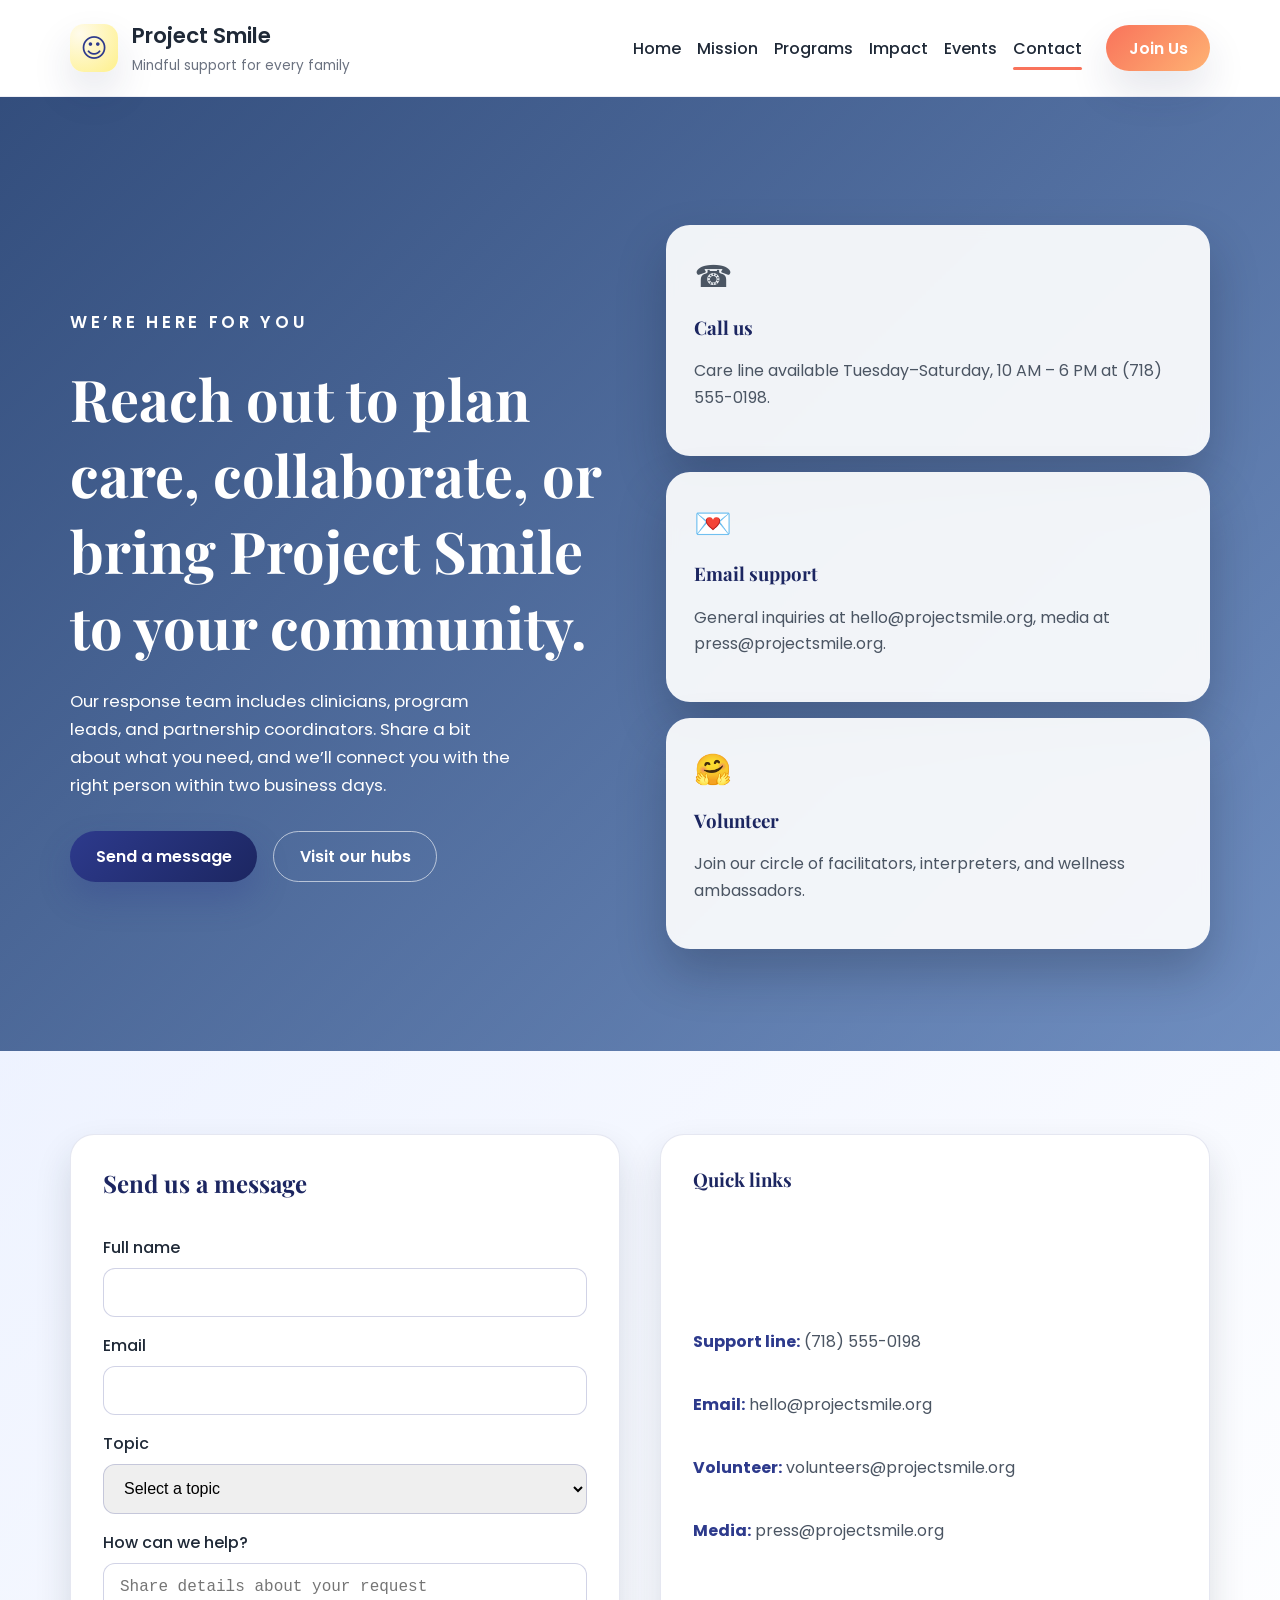
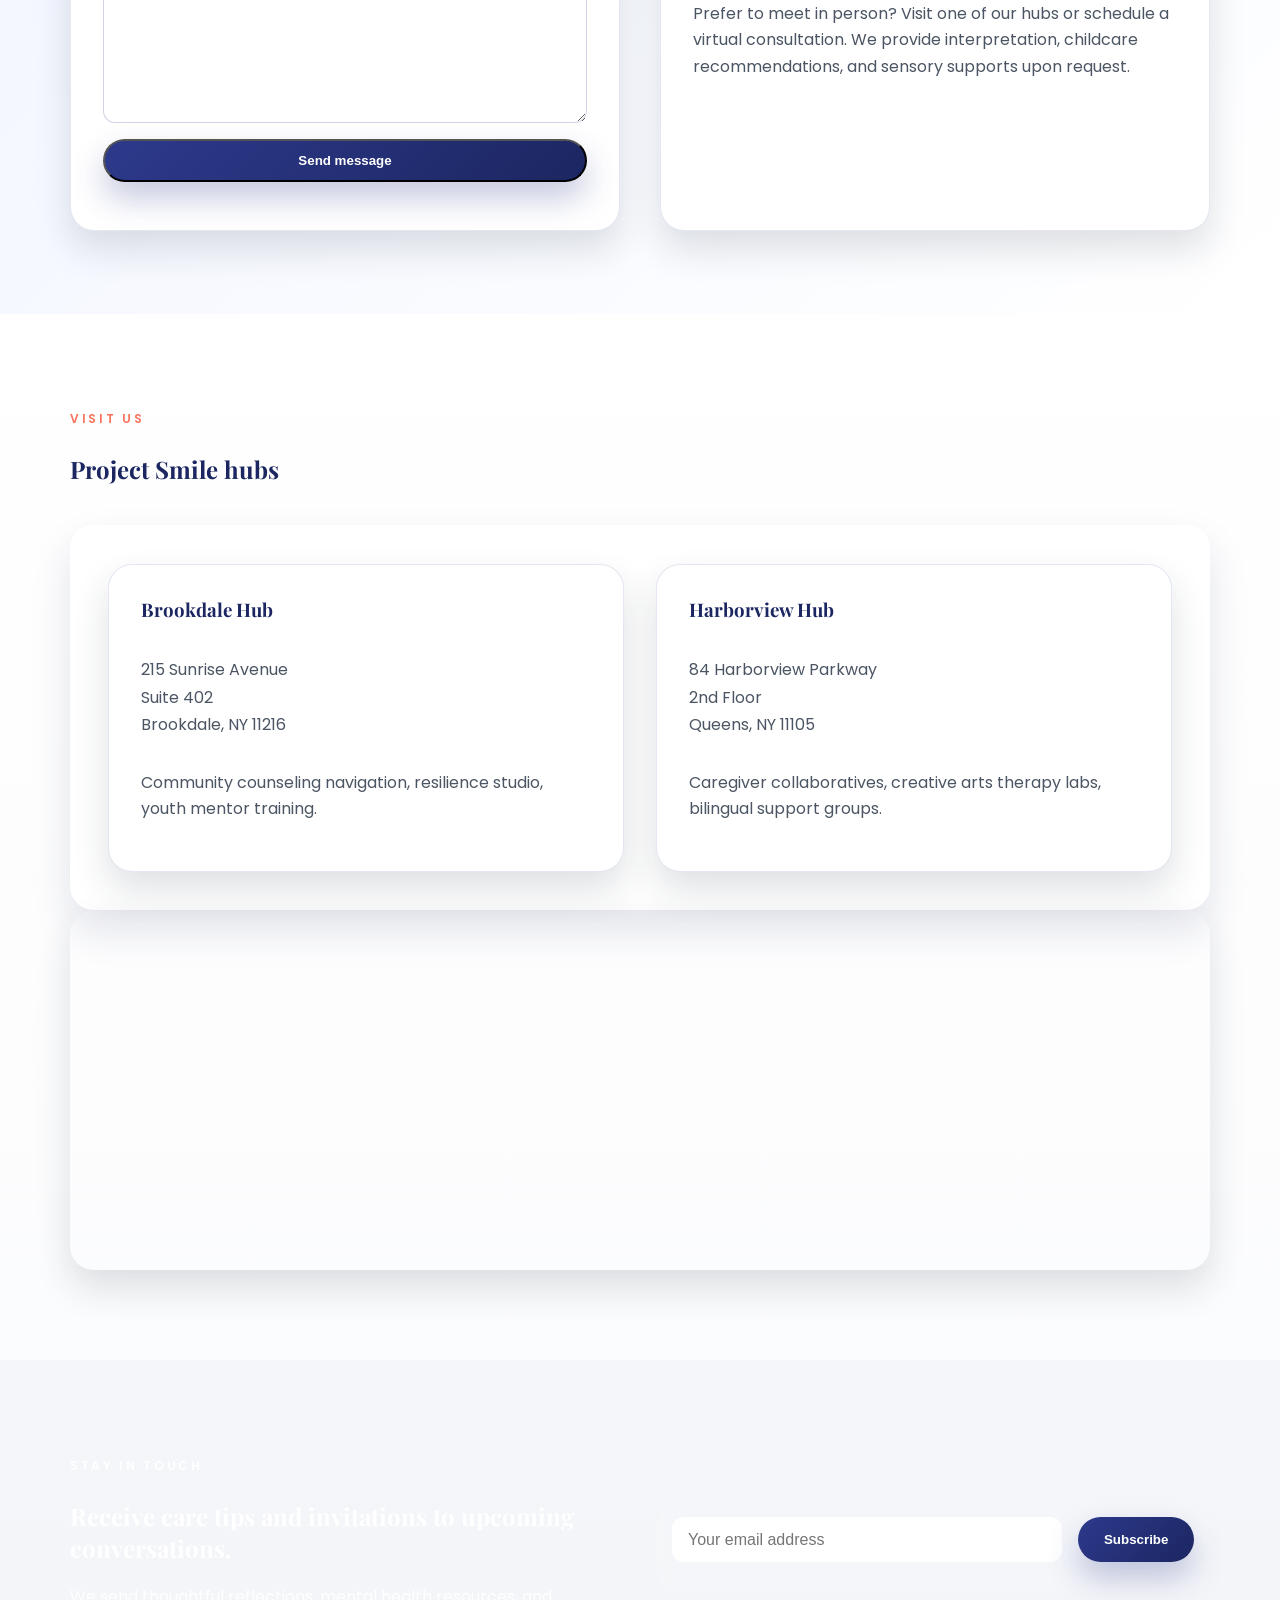
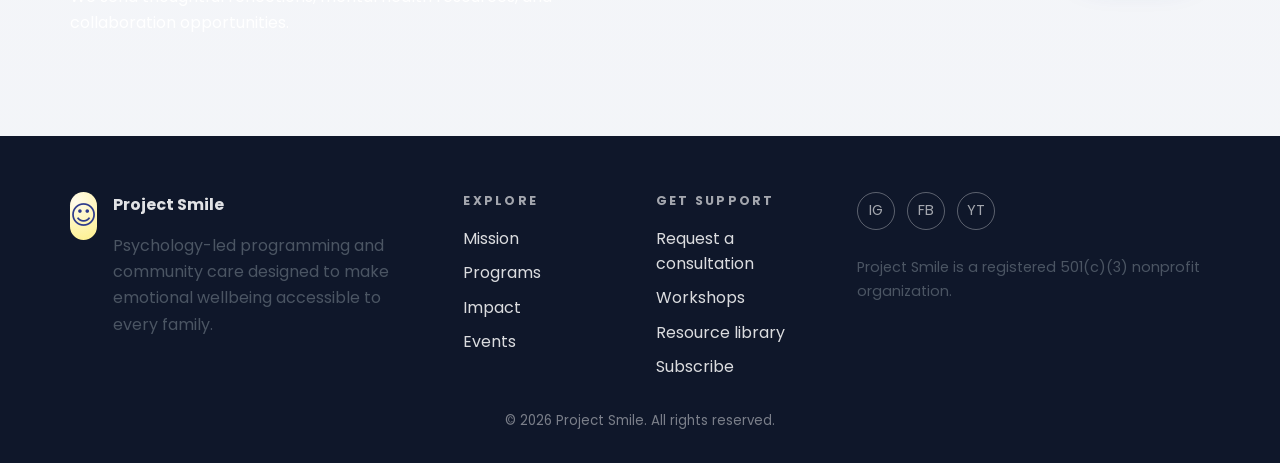
==== commit b3ad67ee: "Differentiate inner pages and improve readability" ====
--- a/contact.html
+++ b/contact.html
@@ -48,7 +48,7 @@
     </header>
 
     <main id="contact-main">
-      <section class="hero inner-hero" aria-labelledby="contact-hero-heading">
+      <section class="hero inner-hero contact-hero" aria-labelledby="contact-hero-heading">
         <div class="container hero-inner">
           <div class="hero-copy" data-animate="fade-in">
             <p class="eyebrow">We’re here for you</p>
--- a/styles.css
+++ b/styles.css
@@ -679,9 +679,24 @@
 }
 
 .inner-hero {
-  background: linear-gradient(135deg, rgba(45, 58, 140, 0.85), rgba(45, 58, 140, 0.65)),
-    url("https://images.unsplash.com/photo-1496307042754-b4aa456c4a2d?auto=format&fit=crop&w=1400&q=80") center/cover;
+  position: relative;
   color: #fff;
+  background: url("https://images.unsplash.com/photo-1496307042754-b4aa456c4a2d?auto=format&fit=crop&w=1600&q=80") center/cover;
+  isolation: isolate;
+  overflow: hidden;
+}
+
+.inner-hero::before {
+  content: "";
+  position: absolute;
+  inset: 0;
+  z-index: 0;
+  background: var(--hero-overlay, linear-gradient(135deg, rgba(17, 24, 64, 0.82), rgba(45, 58, 140, 0.68)));
+}
+
+.inner-hero .hero-inner {
+  position: relative;
+  z-index: 1;
 }
 
 .inner-hero .hero-copy h1,
@@ -690,8 +705,220 @@
   color: #fff;
 }
 
+.inner-hero .hero-cards {
+  position: relative;
+  z-index: 1;
+}
+
 .inner-hero .hero-card {
-  background: rgba(255, 255, 255, 0.92);
+  --hero-card-surface: rgba(255, 255, 255, 0.92);
+  --hero-card-heading: var(--primary-dark);
+  --hero-card-text: var(--ink-soft);
+  background: var(--hero-card-surface);
+  color: var(--hero-card-text);
+  box-shadow: 0 24px 48px rgba(15, 23, 42, 0.25);
+  backdrop-filter: blur(6px);
+}
+
+.inner-hero .hero-card h3 {
+  color: var(--hero-card-heading);
+}
+
+.inner-hero .hero-card p {
+  color: var(--hero-card-text);
+}
+
+.inner-hero .btn.ghost {
+  color: #fff;
+  border-color: rgba(255, 255, 255, 0.6);
+}
+
+.inner-hero .btn.ghost:hover,
+.inner-hero .btn.ghost:focus {
+  color: #fff;
+  border-color: rgba(255, 255, 255, 0.9);
+  background: rgba(255, 255, 255, 0.12);
+}
+
+.mission-hero {
+  --hero-overlay: linear-gradient(130deg, rgba(10, 26, 84, 0.9), rgba(50, 70, 155, 0.74));
+  background-image: url("https://images.unsplash.com/photo-1521737604893-d14cc237f11d?auto=format&fit=crop&w=1600&q=80");
+}
+
+.mission-hero .hero-inner {
+  grid-template-columns: minmax(0, 1.1fr) minmax(0, 0.9fr);
+  align-items: end;
+}
+
+.mission-hero .hero-cards {
+  padding: 1.5rem;
+  border-radius: var(--radius-lg);
+  background: rgba(255, 255, 255, 0.12);
+  border: 1px solid rgba(255, 255, 255, 0.2);
+  gap: 1.2rem;
+}
+
+.programs-hero {
+  --hero-overlay: linear-gradient(120deg, rgba(20, 40, 100, 0.86), rgba(98, 63, 191, 0.7));
+  background-image: url("https://images.unsplash.com/photo-1526256262350-7da7584cf5eb?auto=format&fit=crop&w=1600&q=80");
+}
+
+.programs-hero .hero-inner {
+  align-items: stretch;
+}
+
+.programs-hero .hero-cards {
+  grid-template-columns: repeat(2, minmax(0, 1fr));
+  gap: 1.2rem;
+}
+
+.programs-hero .hero-card {
+  --hero-card-surface: rgba(15, 23, 42, 0.78);
+  --hero-card-heading: #fff;
+  --hero-card-text: rgba(255, 255, 255, 0.82);
+  border: 1px solid rgba(255, 255, 255, 0.22);
+}
+
+.impact-hero {
+  --hero-overlay: linear-gradient(140deg, rgba(5, 25, 65, 0.88), rgba(36, 88, 140, 0.72));
+  background-image: url("https://images.unsplash.com/photo-1454165205744-3b78555e5572?auto=format&fit=crop&w=1600&q=80");
+}
+
+.impact-hero .hero-inner {
+  grid-template-columns: minmax(0, 1fr) minmax(0, 0.9fr);
+  gap: clamp(2rem, 5vw, 3.5rem);
+}
+
+.impact-hero .hero-cards {
+  grid-template-columns: repeat(2, minmax(0, 1fr));
+}
+
+.impact-hero .hero-card {
+  --hero-card-surface: rgba(255, 255, 255, 0.16);
+  --hero-card-heading: #fff;
+  --hero-card-text: rgba(255, 255, 255, 0.88);
+  border: 1px solid rgba(255, 255, 255, 0.28);
+}
+
+.events-hero {
+  --hero-overlay: linear-gradient(135deg, rgba(21, 36, 85, 0.86), rgba(123, 72, 191, 0.7));
+  background-image: url("https://images.unsplash.com/photo-1559825481-12a05cc00344?auto=format&fit=crop&w=1600&q=80");
+}
+
+.events-hero .hero-cards {
+  grid-template-columns: repeat(3, minmax(0, 1fr));
+  gap: 1rem;
+}
+
+.contact-hero {
+  --hero-overlay: linear-gradient(135deg, rgba(17, 48, 102, 0.85), rgba(45, 90, 162, 0.68));
+  background-image: url("https://images.unsplash.com/photo-1524492412937-b28074a5d7da?auto=format&fit=crop&w=1600&q=80");
+}
+
+.contact-hero .hero-cards {
+  gap: 1rem;
+}
+
+body[data-page="mission"] #mission-story {
+  background: linear-gradient(180deg, rgba(231, 238, 255, 0.7), rgba(255, 255, 255, 0.98));
+}
+
+body[data-page="mission"] #mission-story .container {
+  position: relative;
+}
+
+body[data-page="mission"] #mission-story .container::before {
+  content: "";
+  position: absolute;
+  inset: -2.5rem auto auto -2.5rem;
+  width: 160px;
+  height: 160px;
+  border-radius: 50%;
+  background: rgba(249, 115, 91, 0.18);
+  z-index: 0;
+}
+
+body[data-page="mission"] #mission-story > .container > * {
+  position: relative;
+  z-index: 1;
+}
+
+body[data-page="mission"] .approach-grid article {
+  background: linear-gradient(135deg, rgba(45, 58, 140, 0.08), rgba(255, 255, 255, 0.95));
+  box-shadow: none;
+  border: 1px solid rgba(45, 58, 140, 0.16);
+}
+
+body[data-page="programs"] #program-list {
+  background: linear-gradient(180deg, rgba(45, 58, 140, 0.08), rgba(255, 255, 255, 0.96));
+}
+
+body[data-page="programs"] .program-detail {
+  position: relative;
+  overflow: hidden;
+}
+
+body[data-page="programs"] .program-detail::after {
+  content: "";
+  position: absolute;
+  inset: auto -40% -40% auto;
+  width: 320px;
+  height: 320px;
+  background: radial-gradient(circle, rgba(98, 63, 191, 0.18), transparent 65%);
+  pointer-events: none;
+}
+
+body[data-page="programs"] .program-detail:nth-child(even)::after {
+  inset: -40% auto auto -40%;
+}
+
+body[data-page="impact"] #impact-data {
+  background: radial-gradient(circle at top left, rgba(45, 58, 140, 0.18), rgba(255, 255, 255, 0));
+}
+
+body[data-page="impact"] .impact-showcase {
+  background: rgba(255, 255, 255, 0.88);
+  border-radius: var(--radius-lg);
+  padding: clamp(2rem, 4vw, 3rem);
+  box-shadow: var(--shadow-card);
+}
+
+body[data-page="impact"] .impact-showcase > div + div {
+  border-left: 1px solid rgba(45, 58, 140, 0.16);
+  padding-left: clamp(1.5rem, 3vw, 2.5rem);
+}
+
+body[data-page="impact"] .partner-grid span {
+  background: rgba(45, 58, 140, 0.12);
+}
+
+body[data-page="events"] #schedule {
+  background: linear-gradient(180deg, rgba(231, 238, 255, 0.65), rgba(255, 255, 255, 0.95));
+}
+
+body[data-page="events"] .schedule-card {
+  border-left: 4px solid var(--accent);
+}
+
+body[data-page="events"] #faq .resources-grid article {
+  background: linear-gradient(135deg, rgba(255, 255, 255, 0.92), rgba(45, 58, 140, 0.08));
+  box-shadow: none;
+  border: 1px solid rgba(45, 58, 140, 0.12);
+}
+
+body[data-page="contact"] #contact-form {
+  background: linear-gradient(135deg, rgba(231, 238, 255, 0.65), rgba(255, 255, 255, 0.96));
+}
+
+body[data-page="contact"] .contact-card {
+  border: 1px solid rgba(45, 58, 140, 0.12);
+}
+
+body[data-page="contact"] .contact-highlight {
+  background: rgba(255, 255, 255, 0.88);
+  border-radius: var(--radius-lg);
+  padding: clamp(1.5rem, 3vw, 2.5rem);
+  box-shadow: var(--shadow-soft);
 }
 
 .timeline {
@@ -867,6 +1094,19 @@
   .contact-highlight,
   .contact-grid {
     grid-template-columns: 1fr;
+  }
+
+  .programs-hero .hero-cards,
+  .impact-hero .hero-cards,
+  .events-hero .hero-cards {
+    grid-template-columns: 1fr;
+  }
+
+  body[data-page="impact"] .impact-showcase > div + div {
+    border-left: none;
+    border-top: 1px solid rgba(45, 58, 140, 0.16);
+    padding-left: 0;
+    padding-top: 2rem;
   }
 
   .program-grid,
@@ -923,6 +1163,11 @@
     padding: 3.5rem 0;
   }
 
+  body[data-page="mission"] #mission-story .container::before,
+  body[data-page="programs"] .program-detail::after {
+    content: none;
+  }
+
   .program-grid,
   .event-grid,
   .testimonial-grid,
